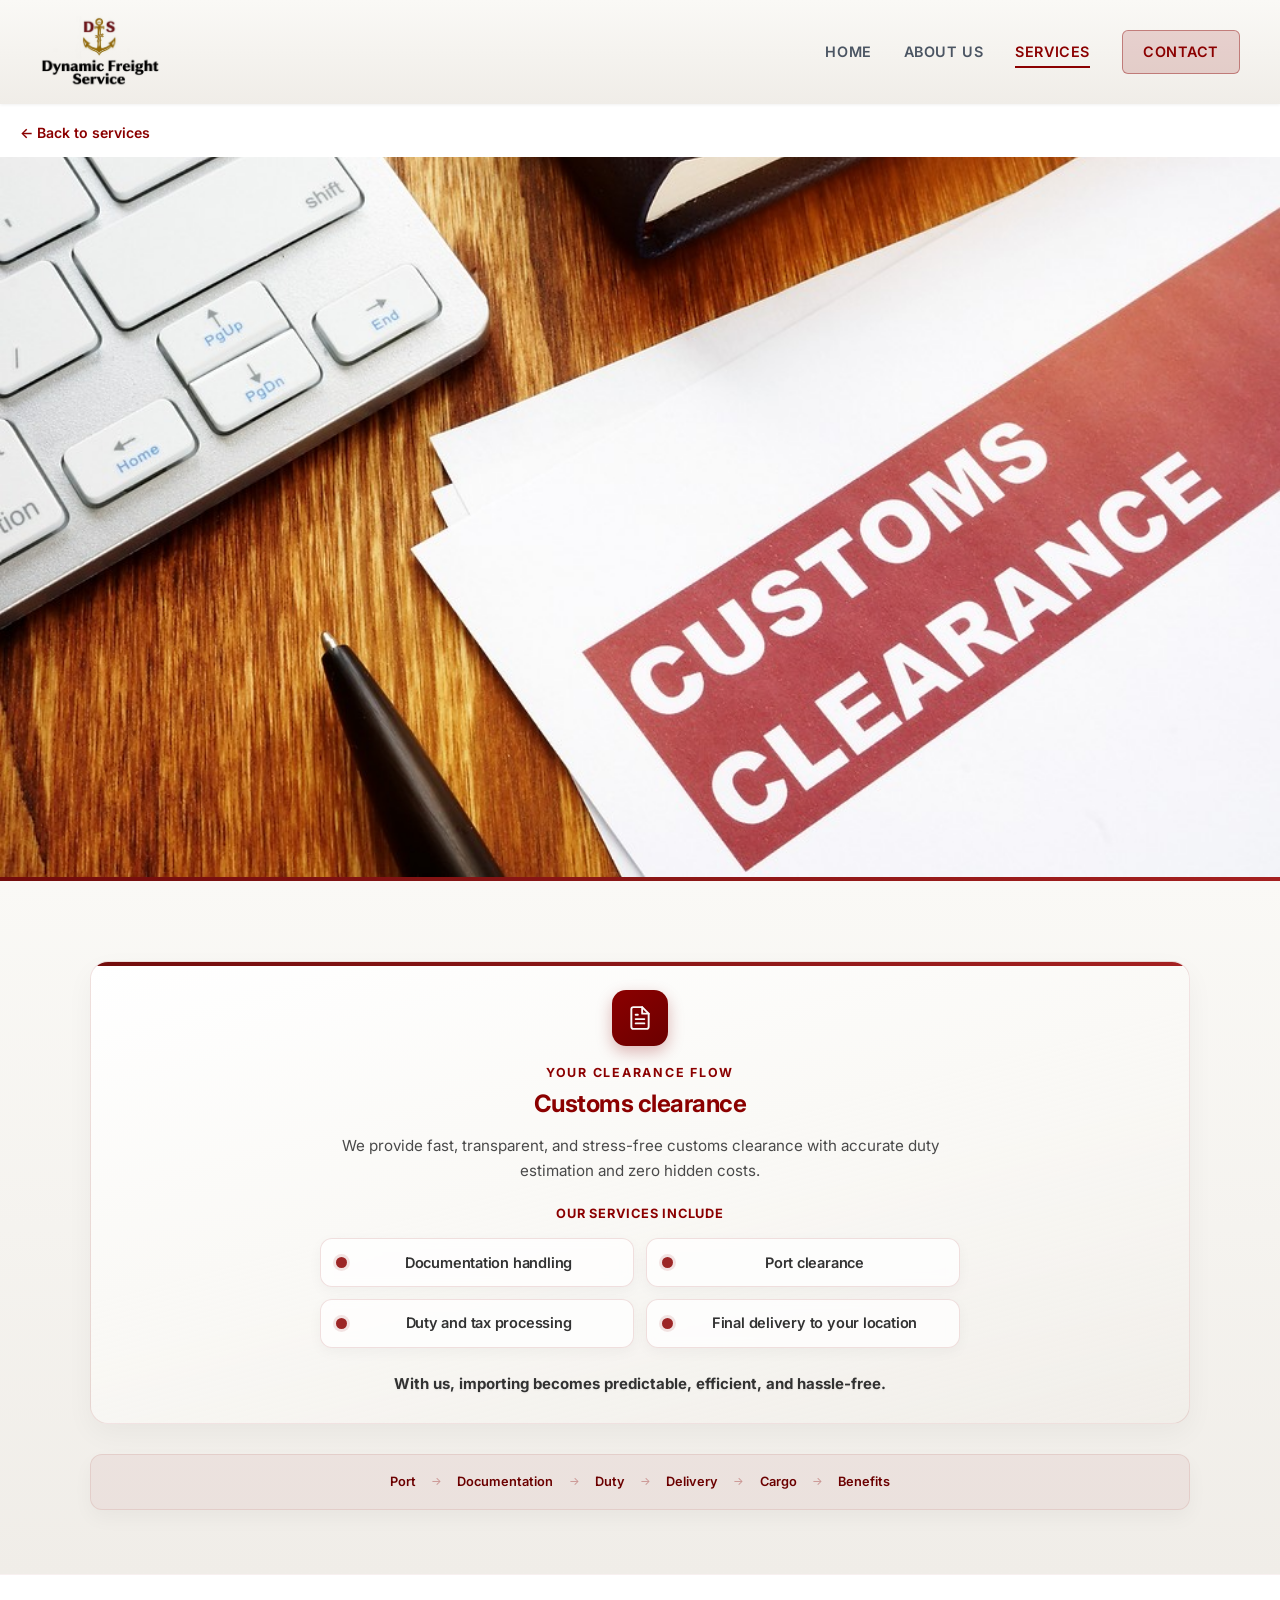
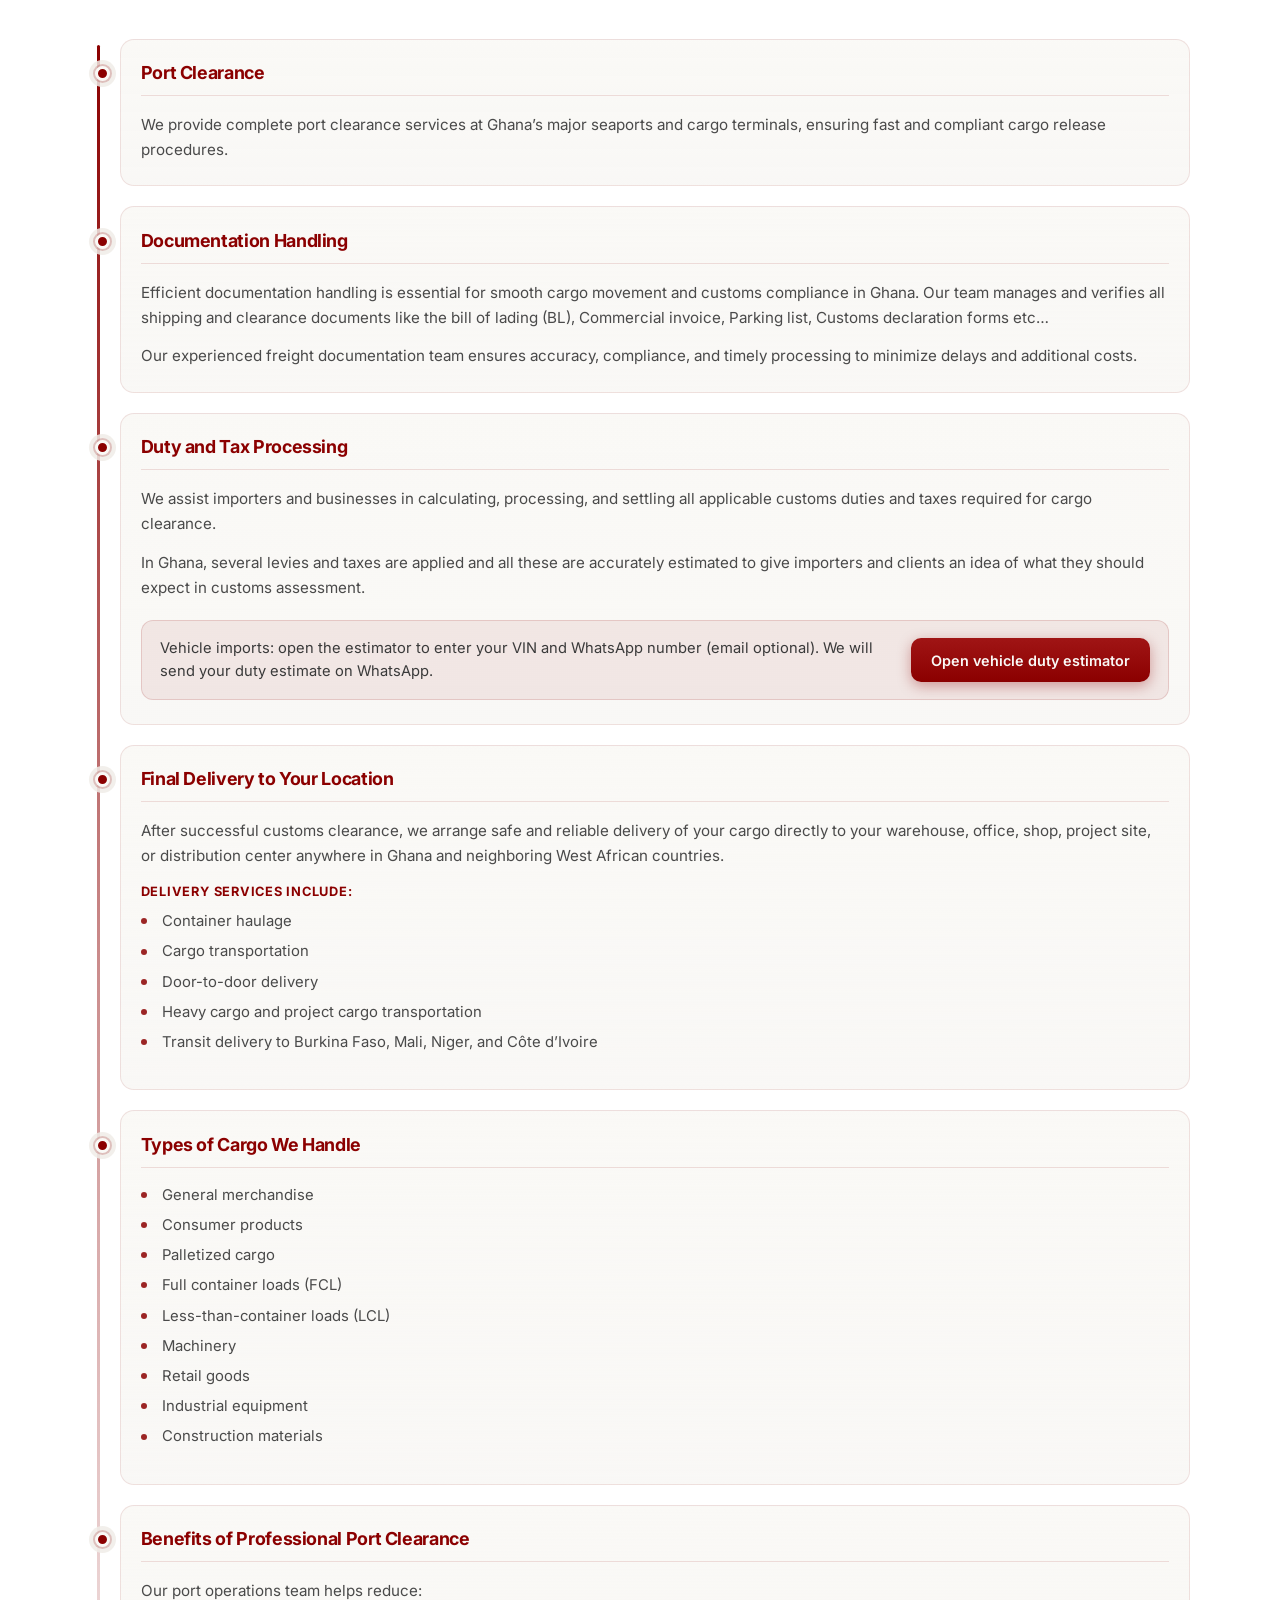
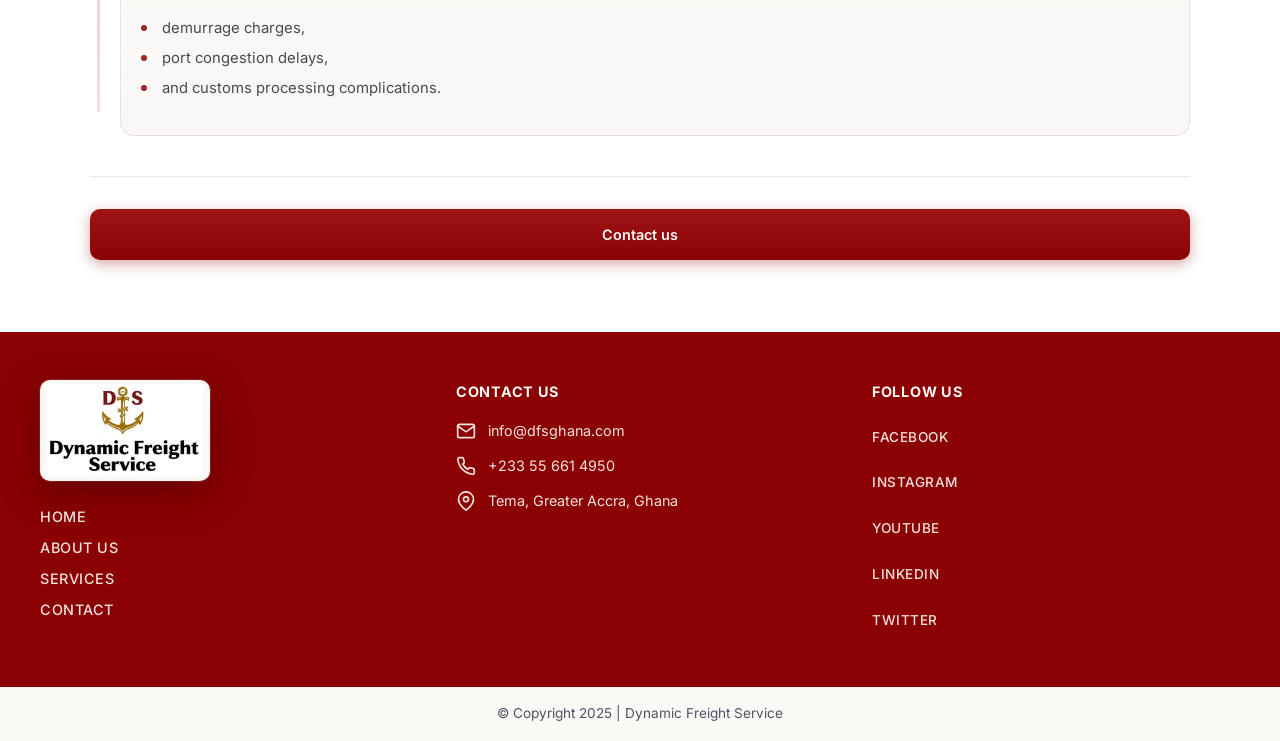
==== customs-clearance.html @ 852a52d5 "Add static site for Netlify (HTML, CSS, assets)." ====
<!DOCTYPE html>
<html lang="en">
<head>
    <meta charset="UTF-8">
    <meta name="viewport" content="width=device-width, initial-scale=1.0, viewport-fit=cover">
    <meta name="theme-color" content="#8B0000">
    <meta name="apple-mobile-web-app-capable" content="yes">
    <title>Customs clearance | Dynamic Freight Service</title>
    <link rel="stylesheet" href="styles.css?v=dfs-cc-21">
    <link rel="preconnect" href="https://fonts.googleapis.com">
    <link rel="preconnect" href="https://fonts.gstatic.com" crossorigin>
    <link href="https://fonts.googleapis.com/css2?family=Inter:wght@400;500;600;700&display=swap" rel="stylesheet">
</head>
<body class="page-customs-flow">
    <header class="site-header" id="siteHeader">
        <div class="header-inner">
            <a href="index.html" class="logo-area">
                <img class="logo-img" src="images/logo-cropped.png" alt="Dynamic Freight Service" width="280" height="140" loading="eager" decoding="async">
            </a>
            <nav class="main-nav" id="primaryNav" aria-label="Primary">
                <div class="nav-drawer-header">
                    <span class="nav-drawer-title">Menu</span>
                    <button type="button" class="nav-close" id="navClose" aria-label="Close menu">
                        <span class="nav-close-icon" aria-hidden="true"></span>
                    </button>
                </div>
                <a href="index.html" class="nav-link">Home</a>
                <a href="index.html#about" class="nav-link">About Us</a>
                <a href="index.html#services" class="nav-link active">Services</a>
                <a href="index.html#contact" class="nav-link nav-btn">Contact</a>
            </nav>
            <button type="button" class="nav-toggle" id="navToggle" aria-expanded="false" aria-controls="primaryNav" aria-label="Open menu">
                <span class="nav-toggle-bar" aria-hidden="true"></span>
                <span class="nav-toggle-bar" aria-hidden="true"></span>
                <span class="nav-toggle-bar" aria-hidden="true"></span>
            </button>
        </div>
        <div class="nav-backdrop" id="navBackdrop" aria-hidden="true"></div>
    </header>

    <!-- Hero + divider: full-bleed under header (same rhythm as homepage hero → first section) -->
    <div class="customs-hero-shell">
        <div class="service-detail-hero">
            <div class="detail-back-bar">
                <a href="index.html#services" class="detail-back-link">← Back to services</a>
            </div>
            <div class="service-detail-media">
                <img src="images/customs-clearance-desk.png" alt="Customs clearance paperwork and documentation" width="800" height="450" loading="eager">
            </div>
        </div>
        <div class="service-detail-divider" aria-hidden="true"></div>
    </div>

    <main class="customs-detail-page" id="top">
        <section class="services customs-clearance-intro animate-on-scroll">
            <div class="services-inner">
                <header class="flow-intro">
                    <div class="service-icon service-icon--customs service-detail-icon" aria-hidden="true">
                        <svg xmlns="http://www.w3.org/2000/svg" viewBox="0 0 24 24" fill="none" stroke="currentColor" stroke-width="1.75" stroke-linecap="round" stroke-linejoin="round">
                            <path d="M14 2H6a2 2 0 0 0-2 2v16a2 2 0 0 0 2 2h12a2 2 0 0 0 2-2V8z"/>
                            <path d="M14 2v6h6"/>
                            <path d="M16 13H8"/>
                            <path d="M16 17H8"/>
                            <path d="M10 9H8"/>
                        </svg>
                    </div>
                    <p class="flow-intro-kicker">Your clearance flow</p>
                    <h1 class="service-detail-title flow-intro-title">Customs clearance</h1>
                    <p class="service-description flow-intro-lead">We provide fast, transparent, and stress-free customs clearance with accurate duty estimation and zero hidden costs.</p>
                    <div class="flow-intro-include">
                        <p class="service-list-intro flow-intro-services-heading" id="flow-intro-services-label">Our services include</p>
                        <ul class="flow-intro-services" aria-labelledby="flow-intro-services-label">
                            <li>
                                <a href="#flow-docs" class="flow-intro-service-link" aria-label="Go to Documentation handling">
                                    <span class="flow-intro-service-cue" aria-hidden="true"></span>
                                    <span class="flow-intro-service-label">Documentation handling</span>
                                </a>
                            </li>
                            <li>
                                <a href="#flow-port" class="flow-intro-service-link" aria-label="Go to Port clearance">
                                    <span class="flow-intro-service-cue" aria-hidden="true"></span>
                                    <span class="flow-intro-service-label">Port clearance</span>
                                </a>
                            </li>
                            <li>
                                <a href="#flow-duty" class="flow-intro-service-link" aria-label="Go to Duty and tax processing">
                                    <span class="flow-intro-service-cue" aria-hidden="true"></span>
                                    <span class="flow-intro-service-label">Duty and tax processing</span>
                                </a>
                            </li>
                            <li>
                                <a href="#flow-delivery" class="flow-intro-service-link" aria-label="Go to Final delivery to your location">
                                    <span class="flow-intro-service-cue" aria-hidden="true"></span>
                                    <span class="flow-intro-service-label">Final delivery to your location</span>
                                </a>
                            </li>
                        </ul>
                    </div>
                    <p class="service-description flow-intro-tagline">With us, importing becomes predictable, efficient, and hassle-free.</p>
                </header>

                <nav class="flow-rail" aria-label="Topics on this page">
                    <a class="flow-rail-link" href="#flow-port">Port</a>
                    <span class="flow-rail-sep" aria-hidden="true">→</span>
                    <a class="flow-rail-link" href="#flow-docs">Documentation</a>
                    <span class="flow-rail-sep" aria-hidden="true">→</span>
                    <a class="flow-rail-link" href="#flow-duty">Duty</a>
                    <span class="flow-rail-sep" aria-hidden="true">→</span>
                    <a class="flow-rail-link" href="#flow-delivery">Delivery</a>
                    <span class="flow-rail-sep" aria-hidden="true">→</span>
                    <a class="flow-rail-link" href="#flow-cargo">Cargo</a>
                    <span class="flow-rail-sep" aria-hidden="true">→</span>
                    <a class="flow-rail-link" href="#flow-benefits">Benefits</a>
                </nav>
            </div>
        </section>

        <section class="service-spotlight customs-clearance-flow animate-on-scroll">
            <div class="service-spotlight-inner">
                <div class="customs-flow">
                    <section class="flow-block" id="flow-port" aria-labelledby="flow-port-heading">
                        <div class="flow-block-inner">
                            <h2 class="flow-block-title" id="flow-port-heading">Port Clearance</h2>
                            <div class="flow-block-body">
                                <p class="detail-prose">We provide complete port clearance services at Ghana’s major seaports and cargo terminals, ensuring fast and compliant cargo release procedures.</p>
                            </div>
                        </div>
                    </section>

                    <section class="flow-block" id="flow-docs" aria-labelledby="flow-docs-heading">
                        <div class="flow-block-inner">
                            <h2 class="flow-block-title" id="flow-docs-heading">Documentation Handling</h2>
                            <div class="flow-block-body">
                                <p class="detail-prose">Efficient documentation handling is essential for smooth cargo movement and customs compliance in Ghana. Our team manages and verifies all shipping and clearance documents like the bill of lading (BL), Commercial invoice, Parking list, Customs declaration forms etc…</p>
                                <p class="detail-prose">Our experienced freight documentation team ensures accuracy, compliance, and timely processing to minimize delays and additional costs.</p>
                            </div>
                        </div>
                    </section>

                    <section class="flow-block" id="flow-duty" aria-labelledby="flow-duty-heading">
                        <div class="flow-block-inner">
                            <h2 class="flow-block-title" id="flow-duty-heading">Duty and Tax Processing</h2>
                            <div class="flow-block-body">
                                <p class="detail-prose">We assist importers and businesses in calculating, processing, and settling all applicable customs duties and taxes required for cargo clearance.</p>
                                <p class="detail-prose">In Ghana, several levies and taxes are applied and all these are accurately estimated to give importers and clients an idea of what they should expect in customs assessment.</p>
                                <div class="duty-callout">
                                    <p class="duty-callout-text">Vehicle imports: open the estimator to enter your VIN and WhatsApp number (email optional). We will send your duty estimate on WhatsApp.</p>
                                    <button type="button" class="service-btn duty-callout-btn" data-open-modal="duty">Open vehicle duty estimator</button>
                                </div>
                            </div>
                        </div>
                    </section>

                    <section class="flow-block" id="flow-delivery" aria-labelledby="flow-delivery-heading">
                        <div class="flow-block-inner">
                            <h2 class="flow-block-title" id="flow-delivery-heading">Final Delivery to Your Location</h2>
                            <div class="flow-block-body">
                                <p class="detail-prose">After successful customs clearance, we arrange safe and reliable delivery of your cargo directly to your warehouse, office, shop, project site, or distribution center anywhere in Ghana and neighboring West African countries.</p>
                                <p class="service-list-intro detail-list-kicker flow-deliver-kicker">Delivery Services Include:</p>
                                <ul class="detail-list flow-checklist">
                                    <li>Container haulage</li>
                                    <li>Cargo transportation</li>
                                    <li>Door-to-door delivery</li>
                                    <li>Heavy cargo and project cargo transportation</li>
                                    <li>Transit delivery to Burkina Faso, Mali, Niger, and Côte d’Ivoire</li>
                                </ul>
                            </div>
                        </div>
                    </section>

                    <section class="flow-block" id="flow-cargo" aria-labelledby="flow-cargo-heading">
                        <div class="flow-block-inner">
                            <h2 class="flow-block-title" id="flow-cargo-heading">Types of Cargo We Handle</h2>
                            <div class="flow-block-body">
                                <ul class="detail-list flow-checklist">
                                    <li>General merchandise</li>
                                    <li>Consumer products</li>
                                    <li>Palletized cargo</li>
                                    <li>Full container loads (FCL)</li>
                                    <li>Less-than-container loads (LCL)</li>
                                    <li>Machinery</li>
                                    <li>Retail goods</li>
                                    <li>Industrial equipment</li>
                                    <li>Construction materials</li>
                                </ul>
                            </div>
                        </div>
                    </section>

                    <section class="flow-block" id="flow-benefits" aria-labelledby="flow-benefits-heading">
                        <div class="flow-block-inner">
                            <h2 class="flow-block-title" id="flow-benefits-heading">Benefits of Professional Port Clearance</h2>
                            <div class="flow-block-body">
                                <p class="detail-prose detail-prose--tight">Our port operations team helps reduce:</p>
                                <ul class="detail-list flow-checklist">
                                    <li>demurrage charges,</li>
                                    <li>port congestion delays,</li>
                                    <li>and customs processing complications.</li>
                                </ul>
                            </div>
                        </div>
                    </section>
                </div>

                <div class="flow-outro">
                    <div class="service-detail-footer customs-detail-footer">
                        <a href="index.html#contact" class="service-btn">Contact us</a>
                    </div>
                </div>
            </div>
        </section>
    </main>

    <!-- Vehicle Duty Estimation Modal -->
    <div class="modal-overlay duty-modal-overlay" id="dutyModal">
        <div class="modal-content duty-modal-content">
            <button class="modal-close duty-modal-close" id="closeDutyModal" aria-label="Close">&times;</button>
            <div class="duty-modal-body" id="dutyModalFormView">
                <header class="duty-modal-header">
                    <h2 class="duty-modal-title" id="dutyModalHeading">Vehicle duty estimation</h2>
                    <p class="duty-modal-intro">Enter your VIN and WhatsApp number. We will send your duty estimate on WhatsApp. Add an email if you would like a copy in your inbox (optional).</p>
                </header>
                <form class="duty-form" id="dutyForm" aria-labelledby="dutyModalHeading">
                    <div class="form-group form-full">
                        <label for="dutyVin">VIN (Vehicle Identification Number) <abbr class="duty-required" title="required">*</abbr></label>
                        <input type="text" id="dutyVin" name="vin" required autocomplete="off" inputmode="text" placeholder="17-character VIN">
                    </div>
                    <div class="form-group form-full">
                        <label for="dutyWhatsApp">WhatsApp phone number <abbr class="duty-required" title="required">*</abbr></label>
                        <input type="tel" id="dutyWhatsApp" name="whatsapp" required autocomplete="tel" inputmode="tel" placeholder="e.g. +233 55 123 4567">
                    </div>
                    <div class="form-group form-full">
                        <label for="dutyEmail">Email <span class="duty-optional">(optional)</span></label>
                        <input type="email" id="dutyEmail" name="email" autocomplete="email" placeholder="name@company.com">
                    </div>
                    <button type="submit" class="duty-submit-btn">Submit request</button>
                </form>
            </div>
            <div class="duty-success" id="dutyModalSuccess" hidden>
                <div class="duty-success-inner">
                    <p class="duty-success-title">Thank you</p>
                    <p class="duty-success-text">Your request has been received. Our team will send your duty estimate via WhatsApp within 24 hours. If you added an email, we may also send a copy there.</p>
                </div>
                <button type="button" class="duty-submit-btn duty-success-close" id="closeDutySuccess">Close</button>
            </div>
        </div>
    </div>

    <footer class="site-footer animate-on-scroll">
        <div class="footer-main">
            <div class="footer-inner">
                <div class="footer-col footer-brand">
                    <div class="footer-logo-area">
                        <div class="footer-logo-frame">
                            <img class="footer-logo-img" src="images/logo-cropped.png" alt="Dynamic Freight Service" width="280" height="140" loading="lazy" decoding="async">
                        </div>
                    </div>
                    <nav class="footer-nav" aria-label="Footer">
                        <a href="index.html">Home</a>
                        <a href="index.html#about">About Us</a>
                        <a href="index.html#services">Services</a>
                        <a href="index.html#contact">Contact</a>
                    </nav>
                </div>
                <div class="footer-col footer-contact">
                    <h4>Contact Us</h4>
                    <div class="contact-item">
                        <svg class="contact-icon" viewBox="0 0 24 24" fill="none" stroke="currentColor" stroke-width="2"><path d="M4 4h16c1.1 0 2 .9 2 2v12c0 1.1-.9 2-2 2H4c-1.1 0-2-.9-2-2V6c0-1.1.9-2 2-2z"/><path d="M22 6l-10 7L2 6"/></svg>
                        <span>info@dfsghana.com</span>
                    </div>
                    <div class="contact-item">
                        <svg class="contact-icon" viewBox="0 0 24 24" fill="none" stroke="currentColor" stroke-width="2"><path d="M22 16.92v3a2 2 0 0 1-2.18 2 19.79 19.79 0 0 1-8.63-3.07 19.5 19.5 0 0 1-6-6 19.79 19.79 0 0 1-3.07-8.67A2 2 0 0 1 4.11 2h3a2 2 0 0 1 2 1.72 12.84 12.84 0 0 0 .7 2.81 2 2 0 0 1-.45 2.11L8.09 9.91a16 16 0 0 0 6 6l1.27-1.27a2 2 0 0 1 2.11-.45 12.84 12.84 0 0 0 2.81.7A2 2 0 0 1 22 16.92z"/></svg>
                        <a href="tel:+233556614950">+233 55 661 4950</a>
                    </div>
                    <div class="contact-item">
                        <svg class="contact-icon" viewBox="0 0 24 24" fill="none" stroke="currentColor" stroke-width="2"><path d="M21 10c0 7-9 13-9 13s-9-6-9-13a9 9 0 0 1 18 0z"/><circle cx="12" cy="10" r="3"/></svg>
                        <span>Tema, Greater Accra, Ghana</span>
                    </div>
                </div>
                <div class="footer-col footer-social">
                    <h4>Follow Us</h4>
                    <div class="social-buttons">
                        <a href="#" class="social-btn" title="Facebook">Facebook</a>
                        <a href="#" class="social-btn" title="Instagram">Instagram</a>
                        <a href="#" class="social-btn" title="YouTube">YouTube</a>
                        <a href="#" class="social-btn" title="LinkedIn">LinkedIn</a>
                        <a href="#" class="social-btn" title="Twitter">Twitter</a>
                    </div>
                </div>
            </div>
        </div>
        <div class="footer-bottom">
            <p>© Copyright 2025 | Dynamic Freight Service</p>
        </div>
    </footer>

    <script>
        (function () {
            var headerEl = document.getElementById('siteHeader');
            var navToggle = document.getElementById('navToggle');
            var navBackdrop = document.getElementById('navBackdrop');
            var primaryNav = document.getElementById('primaryNav');

            function closeMobileNav() {
                if (!headerEl) return;
                headerEl.classList.remove('nav-open');
                if (navToggle) {
                    navToggle.setAttribute('aria-expanded', 'false');
                    navToggle.setAttribute('aria-label', 'Open menu');
                }
                if (navBackdrop) navBackdrop.setAttribute('aria-hidden', 'true');
                document.body.style.overflow = '';
            }

            function openMobileNav() {
                if (!headerEl) return;
                headerEl.classList.add('nav-open');
                if (navToggle) {
                    navToggle.setAttribute('aria-expanded', 'true');
                    navToggle.setAttribute('aria-label', 'Close menu');
                }
                if (navBackdrop) navBackdrop.setAttribute('aria-hidden', 'false');
                document.body.style.overflow = 'hidden';
            }

            function toggleMobileNav() {
                if (headerEl && headerEl.classList.contains('nav-open')) closeMobileNav();
                else openMobileNav();
            }

            if (navToggle) {
                navToggle.addEventListener('click', toggleMobileNav);
            }
            if (navBackdrop) {
                navBackdrop.addEventListener('click', closeMobileNav);
            }
            var navClose = document.getElementById('navClose');
            if (navClose) navClose.addEventListener('click', closeMobileNav);

            if (primaryNav) {
                primaryNav.querySelectorAll('a').forEach(function (a) {
                    a.addEventListener('click', function () {
                        if (window.matchMedia('(max-width: 900px)').matches) closeMobileNav();
                    });
                });
            }

            window.addEventListener('resize', function () {
                if (window.innerWidth > 900) closeMobileNav();
            });

            var dutyModal = document.getElementById('dutyModal');
            var closeDutyBtn = document.getElementById('closeDutyModal');
            var dutyForm = document.getElementById('dutyForm');
            var dutyFormView = document.getElementById('dutyModalFormView');
            var dutySuccess = document.getElementById('dutyModalSuccess');
            var closeDutySuccess = document.getElementById('closeDutySuccess');

            function resetDutyModal() {
                if (!dutyForm || !dutyFormView || !dutySuccess) return;
                dutyForm.reset();
                dutyFormView.removeAttribute('hidden');
                dutySuccess.setAttribute('hidden', '');
            }

            function openDutyModalFn(e) {
                if (e) e.preventDefault();
                if (!dutyModal) return;
                if (window.matchMedia('(max-width: 900px)').matches) closeMobileNav();
                resetDutyModal();
                dutyModal.classList.add('modal-open');
                document.body.style.overflow = 'hidden';
            }

            function closeDutyModalFn() {
                if (!dutyModal) return;
                dutyModal.classList.remove('modal-open');
                document.body.style.overflow = '';
                resetDutyModal();
            }

            if (dutyModal && dutyForm && dutyFormView && dutySuccess && closeDutyBtn && closeDutySuccess) {
                document.querySelectorAll('[data-open-modal="duty"]').forEach(function (btn) {
                    btn.addEventListener('click', openDutyModalFn);
                });
                closeDutyBtn.addEventListener('click', closeDutyModalFn);
                closeDutySuccess.addEventListener('click', closeDutyModalFn);
                dutyModal.addEventListener('click', function (e) {
                    if (e.target === dutyModal) closeDutyModalFn();
                });
                dutyForm.addEventListener('submit', function (e) {
                    e.preventDefault();
                    dutyFormView.setAttribute('hidden', '');
                    dutySuccess.removeAttribute('hidden');
                });
            }

            document.querySelectorAll('.flow-rail a[href^="#"], .flow-intro-services a[href^="#"]').forEach(function (a) {
                a.addEventListener('click', function () {
                    if (window.matchMedia('(max-width: 900px)').matches) closeMobileNav();
                });
            });

            document.addEventListener('keydown', function (e) {
                if (e.key !== 'Escape') return;
                if (dutyModal && dutyModal.classList.contains('modal-open')) {
                    closeDutyModalFn();
                    return;
                }
                if (headerEl && headerEl.classList.contains('nav-open')) {
                    closeMobileNav();
                }
            });

            function updateHeaderScroll() {
                if (headerEl) headerEl.classList.toggle('is-scrolled', window.scrollY > 24);
            }
            window.addEventListener('scroll', updateHeaderScroll, { passive: true });
            updateHeaderScroll();

            if (!window.matchMedia('(prefers-reduced-motion: reduce)').matches) {
                var animatedEls = document.querySelectorAll('.animate-on-scroll');
                var scrollIo = new IntersectionObserver(
                    function (entries) {
                        entries.forEach(function (entry) {
                            if (!entry.isIntersecting) return;
                            entry.target.classList.add('is-visible');
                            scrollIo.unobserve(entry.target);
                        });
                    },
                    { threshold: 0.12, rootMargin: '0px 0px -8% 0px' }
                );
                animatedEls.forEach(function (el) {
                    scrollIo.observe(el);
                });
            } else {
                document.querySelectorAll('.animate-on-scroll').forEach(function (el) {
                    el.classList.add('is-visible');
                });
            }
        })();
    </script>
</body>
</html>
---- styles.css ----
:root {
    --dark-red: #8B0000;
    --dark-red-light: #a01515;
    --dark-red-dark: #6b0000;
    --off-white: #FAF9F6;
    --off-white-dark: #F0EDE8;
}

* {
    margin: 0;
    padding: 0;
    box-sizing: border-box;
}

html {
    -webkit-text-size-adjust: 100%;
    overflow-x: hidden;
}

body {
    font-family: 'Inter', -apple-system, BlinkMacSystemFont, sans-serif;
    color: #333;
    line-height: 1.6;
    background: var(--off-white);
    overflow-x: hidden;
    -webkit-tap-highlight-color: rgba(139, 0, 0, 0.12);
}

@media (prefers-reduced-motion: no-preference) {
    html {
        scroll-behavior: smooth;
    }
}

/* Anchor targets clear sticky header */
#home,
#services,
#about,
#contact {
    scroll-margin-top: 5.5rem;
}

/* Header / Navigation */
.site-header {
    background: linear-gradient(180deg, var(--off-white) 0%, var(--off-white-dark) 100%);
    background-image: 
        linear-gradient(180deg, var(--off-white) 0%, var(--off-white-dark) 100%),
        repeating-linear-gradient(90deg, transparent, transparent 40px, rgba(139, 0, 0, 0.03) 40px, rgba(139, 0, 0, 0.03) 41px),
        repeating-linear-gradient(0deg, transparent, transparent 40px, rgba(139, 0, 0, 0.03) 40px, rgba(139, 0, 0, 0.03) 41px);
    padding: 1rem 2rem;
    padding-top: max(1rem, env(safe-area-inset-top));
    padding-left: max(2rem, env(safe-area-inset-left));
    padding-right: max(2rem, env(safe-area-inset-right));
    position: sticky;
    top: 0;
    z-index: 100;
    box-shadow: 0 1px 3px rgba(0, 0, 0, 0.06);
    transition: box-shadow 0.35s ease, background 0.35s ease;
}

.site-header.is-scrolled {
    box-shadow: 0 4px 24px rgba(0, 0, 0, 0.08);
}

.header-inner {
    max-width: 1200px;
    margin: 0 auto;
    display: flex;
    align-items: center;
    justify-content: space-between;
}

.logo-area {
    display: flex;
    align-items: center;
    gap: 1rem;
    text-decoration: none;
    color: inherit;
    transition: transform 0.25s ease;
    flex-shrink: 0;
}

.logo-area:hover {
    transform: translateY(-2px);
}

/* Larger mark + blend file’s white background into the header (avoids a harsh white tile) */
.logo-img {
    display: block;
    height: 72px;
    width: auto;
    max-width: min(300px, 52vw);
    object-fit: contain;
    object-position: left center;
    border-radius: 10px;
    mix-blend-mode: multiply;
}

.main-nav {
    display: flex;
    align-items: center;
    gap: 2rem;
}

.nav-link {
    font-size: 0.9rem;
    font-weight: 600;
    color: #4b5563;
    text-decoration: none;
    text-transform: uppercase;
    letter-spacing: 0.04em;
    transition: color 0.25s ease;
    position: relative;
}

.nav-link:not(.nav-btn)::after {
    content: '';
    position: absolute;
    left: 0;
    bottom: -4px;
    width: 100%;
    height: 2px;
    background: var(--dark-red);
    transform: scaleX(0);
    transform-origin: left;
    transition: transform 0.3s cubic-bezier(0.22, 1, 0.36, 1);
}

.nav-link:not(.nav-btn):hover::after,
.nav-link:not(.nav-btn).active::after {
    transform: scaleX(1);
}

.nav-link:hover,
.nav-link.active {
    color: var(--dark-red);
}

.nav-link.nav-btn {
    background: rgba(139, 0, 0, 0.15);
    color: var(--dark-red);
    padding: 0.6rem 1.25rem;
    border-radius: 6px;
    border: 1px solid rgba(139, 0, 0, 0.4);
}

.nav-link.nav-btn:hover {
    background: rgba(139, 0, 0, 0.25);
}

.nav-link.nav-btn.active {
    background: rgba(139, 0, 0, 0.28);
    border-color: rgba(139, 0, 0, 0.55);
}

/* Hamburger: hidden on desktop */
.nav-toggle {
    display: none;
    flex-direction: column;
    justify-content: center;
    align-items: center;
    gap: 6px;
    width: 48px;
    height: 48px;
    padding: 0;
    border: none;
    border-radius: 10px;
    background: rgba(139, 0, 0, 0.1);
    cursor: pointer;
    flex-shrink: 0;
    transition: background 0.2s ease;
}

.nav-toggle:hover {
    background: rgba(139, 0, 0, 0.18);
}

.nav-toggle-bar {
    display: block;
    width: 22px;
    height: 2px;
    background: var(--dark-red);
    border-radius: 1px;
    transition: transform 0.3s ease, opacity 0.3s ease;
}

.site-header.nav-open .nav-toggle-bar:nth-child(1) {
    transform: translateY(8px) rotate(45deg);
}

.site-header.nav-open .nav-toggle-bar:nth-child(2) {
    opacity: 0;
}

.site-header.nav-open .nav-toggle-bar:nth-child(3) {
    transform: translateY(-8px) rotate(-45deg);
}

/* Mobile drawer title + close, hidden on desktop */
.nav-drawer-header {
    display: none;
}

.nav-close {
    display: none;
    align-items: center;
    justify-content: center;
    width: 48px;
    height: 48px;
    min-width: 48px;
    min-height: 48px;
    padding: 0;
    border: none;
    border-radius: 12px;
    background: rgba(139, 0, 0, 0.1);
    cursor: pointer;
    flex-shrink: 0;
    transition: background 0.2s ease;
}

.nav-close:hover,
.nav-close:focus-visible {
    background: rgba(139, 0, 0, 0.2);
    outline: none;
}

.nav-close:focus-visible {
    box-shadow: 0 0 0 3px rgba(139, 0, 0, 0.35);
}

.nav-close-icon {
    position: relative;
    width: 22px;
    height: 22px;
    display: block;
}

.nav-close-icon::before,
.nav-close-icon::after {
    content: '';
    position: absolute;
    left: 50%;
    top: 50%;
    width: 22px;
    height: 2px;
    background: var(--dark-red);
    border-radius: 1px;
}

.nav-close-icon::before {
    transform: translate(-50%, -50%) rotate(45deg);
}

.nav-close-icon::after {
    transform: translate(-50%, -50%) rotate(-45deg);
}

.nav-drawer-title {
    font-size: 1.1rem;
    font-weight: 700;
    color: var(--dark-red);
    letter-spacing: 0.02em;
}

.nav-backdrop {
    display: none;
}

@media (max-width: 900px) {
    .nav-toggle {
        display: flex;
    }

    .site-header.nav-open .header-inner {
        position: relative;
        z-index: 102;
    }

    .nav-backdrop {
        display: block;
        position: fixed;
        inset: 0;
        background: rgba(0, 0, 0, 0.45);
        z-index: 100;
        opacity: 0;
        visibility: hidden;
        transition: opacity 0.3s ease, visibility 0.3s ease;
    }

    .site-header.nav-open .nav-backdrop {
        opacity: 1;
        visibility: visible;
    }

    .nav-drawer-header {
        display: flex;
        align-items: center;
        justify-content: space-between;
        gap: 1rem;
        flex-shrink: 0;
        padding-bottom: 1rem;
        margin-bottom: 0.5rem;
        border-bottom: 1px solid rgba(139, 0, 0, 0.15);
    }

    .nav-close {
        display: flex;
    }

    .main-nav {
        position: fixed;
        top: 0;
        right: 0;
        width: min(18rem, 88vw);
        height: 100vh;
        height: 100dvh;
        max-height: 100vh;
        margin: 0;
        padding: max(0.75rem, env(safe-area-inset-top)) 1rem 2rem 1.25rem;
        padding-bottom: max(2rem, env(safe-area-inset-bottom));
        flex-direction: column;
        align-items: stretch;
        justify-content: flex-start;
        gap: 0;
        background: var(--off-white);
        box-shadow: -8px 0 32px rgba(0, 0, 0, 0.15);
        z-index: 101;
        transform: translateX(100%);
        transition: transform 0.35s cubic-bezier(0.22, 1, 0.36, 1);
        overflow-y: auto;
        -webkit-overflow-scrolling: touch;
    }

    .site-header.nav-open .main-nav {
        transform: translateX(0);
    }

    .main-nav .nav-link {
        display: flex;
        align-items: center;
        min-height: 48px;
        padding: 0.65rem 0.75rem;
        font-size: 1rem;
        border-radius: 10px;
        border-bottom: none;
    }

    .main-nav .nav-link:not(.nav-btn)::after {
        display: none;
    }

    .main-nav .nav-link:not(.nav-btn):hover,
    .main-nav .nav-link:not(.nav-btn).active {
        background: rgba(139, 0, 0, 0.08);
    }

    .main-nav .nav-link.nav-btn {
        margin-top: 0.75rem;
        justify-content: center;
        text-align: center;
        min-height: 48px;
    }

    #home,
    #services,
    #about,
    #contact {
        scroll-margin-top: 4.5rem;
    }
}

/* Hero Slideshow - inspired by Superior Logistics */
.hero-slideshow {
    position: relative;
    width: 100%;
    min-height: 500px;
    overflow: hidden;
}

.hero-slides {
    position: relative;
    width: 100%;
    min-height: 500px;
}

.hero-slide {
    position: absolute;
    top: 0;
    left: 0;
    width: 100%;
    min-height: 500px;
    display: flex;
    align-items: center;
    justify-content: center;
    text-align: center;
    padding: 4rem 2rem;
    opacity: 0;
    visibility: hidden;
    transition: opacity 0.6s ease, visibility 0.6s ease;
    background: linear-gradient(135deg, var(--dark-red) 0%, var(--dark-red-light) 50%, var(--dark-red) 100%);
}

/* Desktop only: hero ≈ 80% of viewport height (tablets & phones use base / mobile rules) */
@media (min-width: 1024px) {
    .hero-slideshow,
    .hero-slides,
    .hero-slide {
        min-height: 80vh;
        min-height: 80dvh;
    }
}

/* Background images from Unsplash (free to use) */
.hero-slide:nth-child(1) {
    background: linear-gradient(135deg, rgba(139, 0, 0, 0.45) 0%, rgba(139, 0, 0, 0.35) 100%),
                url('images/hero-slide-ports.jpg') center/cover no-repeat;
}
.hero-slide:nth-child(2) {
    background: linear-gradient(135deg, rgba(139, 0, 0, 0.45) 0%, rgba(139, 0, 0, 0.35) 100%),
                url('https://images.unsplash.com/photo-1494412574643-ff11b0a5c1c3?w=1920') center/cover no-repeat;
}
.hero-slide:nth-child(3) {
    background: linear-gradient(135deg, rgba(139, 0, 0, 0.45) 0%, rgba(139, 0, 0, 0.35) 100%),
                url('https://images.unsplash.com/photo-1554224155-6726b3ff858f?w=1920') center/cover no-repeat;
}

.hero-slide-overlay {
    position: absolute;
    top: 0;
    left: 0;
    width: 100%;
    height: 100%;
    background: rgba(0, 0, 0, 0.1);
    z-index: 0;
}

.hero-slide.active {
    opacity: 1;
    visibility: visible;
    z-index: 1;
}

.hero-slide .hero-content {
    position: relative;
    z-index: 2;
    max-width: 900px;
}

.hero-slide h1 {
    font-size: 3.25rem;
    font-weight: 700;
    color: var(--off-white);
    margin-bottom: 0.75rem;
    letter-spacing: -0.02em;
    line-height: 1.2;
}

.hero-tagline {
    font-size: 1.5rem;
    color: rgba(250, 249, 246, 0.95);
    font-weight: 500;
    margin-bottom: 0.5rem;
}

.hero-subtitle {
    font-size: 1.1rem;
    color: rgba(250, 249, 246, 0.9);
    margin-bottom: 0;
}

.hero-actions {
    display: flex;
    flex-wrap: wrap;
    align-items: center;
    justify-content: center;
    gap: 0.75rem 1rem;
    margin-top: 1.75rem;
}

.hero-cta {
    display: inline-flex;
    align-items: center;
    justify-content: center;
    min-height: 48px;
    padding: 0.65rem 1.35rem;
    font-family: inherit;
    font-size: 0.95rem;
    font-weight: 600;
    letter-spacing: 0.02em;
    text-decoration: none;
    border-radius: 10px;
    cursor: pointer;
    border: 2px solid transparent;
    transition:
        background 0.2s ease,
        color 0.2s ease,
        border-color 0.2s ease,
        transform 0.2s ease,
        box-shadow 0.2s ease;
}

.hero-cta--primary {
    background: var(--off-white);
    color: var(--dark-red);
    box-shadow: 0 4px 20px rgba(0, 0, 0, 0.2);
}

.hero-cta--primary:hover {
    background: #fff;
    transform: translateY(-1px);
    box-shadow: 0 6px 24px rgba(0, 0, 0, 0.25);
}

.hero-cta--ghost {
    background: rgba(0, 0, 0, 0.15);
    color: var(--off-white);
    border-color: rgba(250, 249, 246, 0.85);
}

.hero-cta--ghost:hover {
    background: rgba(250, 249, 246, 0.15);
    border-color: var(--off-white);
}

.hero-cta:focus-visible {
    outline: 3px solid rgba(250, 249, 246, 0.95);
    outline-offset: 3px;
}

.hero-cta--primary:focus-visible {
    outline-color: var(--off-white);
}

@media (prefers-reduced-motion: no-preference) {
    .hero-slide.active .hero-content h1 {
        animation: heroLineIn 0.65s cubic-bezier(0.22, 1, 0.36, 1) backwards;
    }
    .hero-slide.active .hero-content .hero-tagline {
        animation: heroLineIn 0.65s cubic-bezier(0.22, 1, 0.36, 1) 0.1s backwards;
    }
    .hero-slide.active .hero-content .hero-subtitle {
        animation: heroLineIn 0.65s cubic-bezier(0.22, 1, 0.36, 1) 0.2s backwards;
    }
    .hero-slide.active .hero-content .hero-actions {
        animation: heroLineIn 0.65s cubic-bezier(0.22, 1, 0.36, 1) 0.32s backwards;
    }
}

@keyframes heroLineIn {
    from {
        opacity: 0;
        transform: translateY(18px);
    }
    to {
        opacity: 1;
        transform: translateY(0);
    }
}

/* Hero Navigation Arrows */
.hero-arrow {
    position: absolute;
    top: 50%;
    transform: translateY(-50%);
    width: 50px;
    height: 50px;
    background: rgba(250, 249, 246, 0.2);
    border: 2px solid rgba(250, 249, 246, 0.6);
    color: var(--off-white);
    font-size: 2rem;
    cursor: pointer;
    z-index: 10;
    transition: all 0.3s ease;
    display: flex;
    align-items: center;
    justify-content: center;
    line-height: 1;
    padding: 0;
}

.hero-arrow:hover {
    background: rgba(250, 249, 246, 0.35);
    border-color: var(--off-white);
}

.hero-prev { left: 1.5rem; }
.hero-next { right: 1.5rem; }

/* Hero Dot Indicators */
.hero-dots {
    position: absolute;
    bottom: 1.5rem;
    left: 50%;
    transform: translateX(-50%);
    display: flex;
    gap: 0.5rem;
    z-index: 10;
}

.hero-dot {
    width: 12px;
    height: 12px;
    border-radius: 50%;
    background: rgba(250, 249, 246, 0.5);
    border: 2px solid rgba(250, 249, 246, 0.8);
    cursor: pointer;
    padding: 0;
    transition: all 0.3s ease;
}

.hero-dot:hover {
    background: rgba(250, 249, 246, 0.7);
}

.hero-dot.active {
    background: var(--off-white);
    border-color: var(--off-white);
    transform: scale(1.2);
}

/* Services Section */
.services {
    padding: 5rem 2rem;
    background: linear-gradient(180deg, var(--off-white) 0%, var(--off-white-dark) 100%);
}

.services-inner {
    max-width: 1100px;
    margin: 0 auto;
}

.services-header {
    text-align: center;
    margin-bottom: 2.75rem;
    max-width: 560px;
    margin-left: auto;
    margin-right: auto;
}

.services-kicker {
    font-size: 0.8rem;
    font-weight: 600;
    letter-spacing: 0.12em;
    text-transform: uppercase;
    color: var(--dark-red);
    opacity: 0.85;
    margin-bottom: 0.5rem;
}

.services-heading {
    font-size: 2.25rem;
    font-weight: 700;
    color: var(--dark-red);
    letter-spacing: -0.02em;
    line-height: 1.2;
    margin-bottom: 0.5rem;
}

.services-lead {
    font-size: 1.05rem;
    color: #5c5c5c;
    line-height: 1.5;
}

.services-grid {
    display: grid;
    grid-template-columns: repeat(2, 1fr);
    gap: 1.75rem;
    align-items: stretch;
}

/* Service Card */
.service-card {
    background: #fff;
    border-radius: 16px;
    padding: 0;
    box-shadow: 0 4px 24px rgba(0, 0, 0, 0.06), 0 1px 3px rgba(0, 0, 0, 0.04);
    border: 1px solid rgba(139, 0, 0, 0.08);
    transition: transform 0.25s ease, box-shadow 0.25s ease, border-color 0.25s ease;
    display: flex;
    flex-direction: column;
    min-height: 100%;
    overflow: hidden;
}

.service-card-media {
    overflow: hidden;
    border-radius: 16px 16px 0 0;
    aspect-ratio: 16 / 10;
    background: #e8e8e8;
}

.service-card-media img {
    width: 100%;
    height: 100%;
    object-fit: cover;
    object-position: center;
    display: block;
}

/* Service spotlight: content + images below service cards */
.service-spotlight {
    padding: 4rem 2rem 5rem;
    background: #fff;
    border-top: 1px solid rgba(139, 0, 0, 0.06);
}

.service-spotlight-inner {
    max-width: 1100px;
    margin: 0 auto;
    display: flex;
    flex-direction: column;
    gap: 4rem;
}

.spotlight-block {
    display: grid;
    grid-template-columns: 1fr 1fr;
    gap: 2.5rem;
    align-items: center;
}

.spotlight-copy {
    min-width: 0;
}

.spotlight-kicker {
    font-size: 0.8rem;
    font-weight: 600;
    letter-spacing: 0.1em;
    text-transform: uppercase;
    color: var(--dark-red);
    margin-bottom: 0.65rem;
}

.spotlight-heading {
    font-size: 1.65rem;
    font-weight: 700;
    color: var(--dark-red);
    letter-spacing: -0.02em;
    line-height: 1.25;
    margin-bottom: 1rem;
}

.spotlight-lead {
    font-size: 1.05rem;
    color: #3a3a3a;
    line-height: 1.65;
    margin-bottom: 1rem;
}

.spotlight-text {
    font-size: 0.95rem;
    color: #4a4a4a;
    line-height: 1.65;
    margin-bottom: 1rem;
}

.spotlight-text:last-of-type {
    margin-bottom: 0;
}

.spotlight-list {
    margin: 1.25rem 0 0;
    padding: 0;
    list-style: none;
    font-size: 0.95rem;
    color: #4a4a4a;
    line-height: 1.55;
}

.spotlight-list li {
    position: relative;
    padding-left: 1.35rem;
    margin-bottom: 0.5rem;
}

.spotlight-list li::before {
    content: '';
    position: absolute;
    left: 0;
    top: 0.55em;
    width: 6px;
    height: 6px;
    border-radius: 50%;
    background: var(--dark-red);
    opacity: 0.85;
}

.spotlight-media {
    margin: 0;
    border-radius: 16px;
    overflow: hidden;
    box-shadow: 0 8px 32px rgba(0, 0, 0, 0.1);
    border: 1px solid rgba(139, 0, 0, 0.08);
    background: #f8f8f8;
}

.spotlight-media img {
    width: 100%;
    display: block;
}

.spotlight-media:not(.spotlight-media--brand) img {
    aspect-ratio: 16 / 10;
    object-fit: cover;
    object-position: center;
}

.spotlight-media--brand {
    background: #fafafa;
}

.spotlight-media--brand img {
    width: 100%;
    height: auto;
    object-fit: contain;
    object-position: center;
    padding: 1rem 1.1rem;
    box-sizing: border-box;
    display: block;
}

.service-card:hover {
    transform: translateY(-6px);
    box-shadow: 0 16px 40px rgba(139, 0, 0, 0.12), 0 4px 12px rgba(0, 0, 0, 0.06);
    border-color: rgba(139, 0, 0, 0.18);
}

.service-card-top {
    padding: 1.75rem 1.75rem 0;
    flex: 1 1 auto;
    display: flex;
    flex-direction: column;
}

.service-card-footer {
    padding: 1.25rem 1.75rem 1.75rem;
    margin-top: auto;
}

.service-icon {
    width: 56px;
    height: 56px;
    border-radius: 14px;
    display: flex;
    align-items: center;
    justify-content: center;
    margin-bottom: 1.25rem;
}

.service-icon--customs {
    background: linear-gradient(145deg, var(--dark-red) 0%, var(--dark-red-dark) 100%);
    box-shadow: 0 6px 16px rgba(139, 0, 0, 0.28);
}

.service-icon--duty {
    background: linear-gradient(145deg, #3d3d3d 0%, #1f1f1f 100%);
    box-shadow: 0 6px 16px rgba(0, 0, 0, 0.2);
}

.service-icon--docs {
    background: linear-gradient(145deg, #991b1b 0%, #7f1d1d 100%);
    box-shadow: 0 6px 16px rgba(127, 29, 29, 0.3);
}

.service-icon svg {
    width: 26px;
    height: 26px;
    color: var(--off-white);
}

.service-title {
    font-size: 1.35rem;
    font-weight: 700;
    color: var(--dark-red);
    text-transform: none;
    letter-spacing: -0.02em;
    margin-bottom: 0.85rem;
    line-height: 1.25;
}

.service-description {
    font-size: 0.95rem;
    color: #4a4a4a;
    line-height: 1.65;
    margin-bottom: 1rem;
}

.service-description--grow {
    flex: 1;
}

.service-description--tight {
    margin-bottom: 0;
    margin-top: 0.25rem;
}

.service-list-intro {
    font-size: 0.8rem;
    font-weight: 700;
    letter-spacing: 0.06em;
    text-transform: uppercase;
    color: var(--dark-red);
    margin-bottom: 0.65rem;
}

.service-list {
    font-size: 0.92rem;
    color: #4a4a4a;
    line-height: 1.55;
    margin: 0 0 1rem;
    padding: 0;
    list-style: none;
}

.service-list li {
    position: relative;
    padding-left: 1.35rem;
    margin-bottom: 0.5rem;
}

.service-list li::before {
    content: '';
    position: absolute;
    left: 0;
    top: 0.55em;
    width: 6px;
    height: 6px;
    border-radius: 50%;
    background: var(--dark-red);
    opacity: 0.85;
}

.service-btn {
    display: flex;
    align-items: center;
    justify-content: center;
    width: 100%;
    font-size: 0.9rem;
    font-weight: 600;
    color: var(--off-white);
    text-decoration: none;
    padding: 0.85rem 1.25rem;
    border-radius: 10px;
    border: none;
    background: linear-gradient(180deg, var(--dark-red-light) 0%, var(--dark-red) 100%);
    box-shadow: 0 4px 14px rgba(139, 0, 0, 0.35);
    transition: transform 0.2s ease, box-shadow 0.2s ease, filter 0.2s ease;
}

.service-btn:hover {
    filter: brightness(1.05);
    transform: translateY(-1px);
    box-shadow: 0 6px 20px rgba(139, 0, 0, 0.4);
    color: var(--off-white);
}

.service-btn .arrow {
    font-size: 0.75rem;
}

/* Service detail page (Read more) */
.service-detail-page {
    padding: 1rem clamp(1.25rem, 4vw, 2rem) 3rem;
}

.service-detail-card {
    max-width: 800px;
    margin: 0 auto;
    background: #fff;
    border-radius: 16px;
    box-shadow: 0 4px 24px rgba(0, 0, 0, 0.06), 0 1px 3px rgba(0, 0, 0, 0.04);
    border: 1px solid rgba(139, 0, 0, 0.08);
    overflow: hidden;
}

[id^='flow-'] {
    scroll-margin-top: 5.75rem;
}

/* Intro panel */
.flow-intro {
    position: relative;
    padding: clamp(1.35rem, 3.5vw, 1.75rem);
    margin-bottom: 1.85rem;
    background: linear-gradient(165deg, #ffffff 0%, var(--off-white) 45%, rgba(240, 237, 232, 0.7) 100%);
    border: 1px solid rgba(139, 0, 0, 0.11);
    border-radius: 18px;
    box-shadow:
        inset 0 1px 0 rgba(255, 255, 255, 0.9),
        0 10px 28px rgba(0, 0, 0, 0.045);
    overflow: hidden;
}

.page-customs-flow .flow-intro::before {
    content: '';
    position: absolute;
    top: 0;
    left: 0;
    right: 0;
    height: 4px;
    background: linear-gradient(90deg, var(--dark-red-dark), var(--dark-red-light));
    opacity: 0.95;
    z-index: 0;
}

.page-customs-flow .flow-intro > * {
    position: relative;
    z-index: 1;
}

.page-customs-flow .flow-intro .service-detail-icon {
    margin-bottom: 1.1rem;
}

.flow-intro-include {
    margin-top: 0.15rem;
}

.flow-intro-services-heading.service-list-intro {
    margin-bottom: 0.85rem;
}

.flow-intro-kicker {
    font-size: 0.78rem;
    font-weight: 700;
    letter-spacing: 0.14em;
    text-transform: uppercase;
    color: var(--dark-red);
    margin-bottom: 0.35rem;
}

.flow-intro-title {
    margin-bottom: 0.6rem;
}

.flow-intro-lead {
    margin-bottom: 1.35rem !important;
}

.service-description.flow-intro-tagline {
    text-align: center;
    margin-top: 1.5rem;
    margin-bottom: 0;
    font-size: 15px;
    font-weight: 700;
    line-height: 1.55;
    color: #323232;
    text-shadow: 0 1px 2px rgba(0, 0, 0, 0.07);
}

.flow-intro-services {
    list-style: none;
    margin: 0;
    padding: 0;
    display: grid;
    grid-template-columns: 1fr;
    gap: 0.65rem;
}

@media (min-width: 560px) {
    .flow-intro-services {
        grid-template-columns: repeat(2, minmax(0, 1fr));
        gap: 0.75rem;
    }
}

.flow-intro-services > li {
    margin: 0;
    padding: 0;
}

.flow-intro-service-link {
    display: flex;
    align-items: center;
    gap: 0.75rem;
    min-height: 3.05rem;
    padding: 0.65rem 0.95rem;
    border-radius: 12px;
    text-decoration: none;
    color: #333;
    background: rgba(255, 255, 255, 0.75);
    backdrop-filter: blur(6px);
    border: 1px solid rgba(139, 0, 0, 0.12);
    box-shadow: 0 4px 14px rgba(0, 0, 0, 0.04);
    transition:
        transform 0.18s ease,
        box-shadow 0.18s ease,
        border-color 0.18s ease,
        background 0.18s ease;
}

.flow-intro-service-link:hover {
    transform: translateY(-3px);
    border-color: rgba(139, 0, 0, 0.28);
    box-shadow:
        0 8px 24px rgba(139, 0, 0, 0.12),
        0 2px 8px rgba(0, 0, 0, 0.04);
    background: #fff;
}

.flow-intro-service-link:focus-visible {
    outline: 2px solid var(--dark-red);
    outline-offset: 3px;
}

.flow-intro-service-cue {
    flex-shrink: 0;
    width: 11px;
    height: 11px;
    border-radius: 50%;
    background: var(--dark-red);
    opacity: 0.85;
    box-shadow: 0 0 0 3px rgba(139, 0, 0, 0.12);
}

.flow-intro-service-label {
    flex: 1;
    min-width: 0;
    font-size: 0.91rem;
    font-weight: 600;
    line-height: 1.38;
    color: #323232;
    letter-spacing: -0.015em;
}

@media (prefers-reduced-motion: reduce) {
    .flow-intro-service-link {
        transition: none;
    }

    .flow-intro-service-link:hover {
        transform: none;
    }
}

/* Sticky horizontal section links */
.flow-rail {
    display: flex;
    flex-wrap: wrap;
    align-items: center;
    justify-content: flex-start;
    gap: 0.35rem 0.25rem;
    row-gap: 0.5rem;
    padding: 0.65rem 0.85rem;
    margin: 0 0 2rem;
    background: rgba(139, 0, 0, 0.05);
    border: 1px solid rgba(139, 0, 0, 0.09);
    border-radius: 12px;
    position: sticky;
    top: 5.25rem;
    z-index: 55;
    box-shadow: 0 8px 20px rgba(0, 0, 0, 0.04);
}

@media (max-width: 900px) {
    .flow-rail {
        top: 4.75rem;
    }
}

@media (max-width: 520px) {
    .flow-rail {
        flex-wrap: nowrap;
        overflow-x: auto;
        -webkit-overflow-scrolling: touch;
        scroll-snap-type: x proximity;
        gap: 0.2rem;
        padding-bottom: 0.5rem;
        margin-bottom: 1.5rem;
    }

    .flow-rail-link {
        flex-shrink: 0;
        scroll-snap-align: start;
    }

    .flow-rail-sep {
        flex-shrink: 0;
    }
}

.flow-rail-link {
    display: inline-flex;
    align-items: center;
    padding: 0.4rem 0.65rem;
    border-radius: 999px;
    font-size: 0.8rem;
    font-weight: 600;
    color: var(--dark-red-dark);
    text-decoration: none;
    transition: background 0.15s ease, color 0.15s ease;
    white-space: nowrap;
}

.flow-rail-link:hover,
.flow-rail-link:focus-visible {
    background: rgba(139, 0, 0, 0.1);
    color: var(--dark-red);
}

.flow-rail-link:focus-visible {
    outline: 2px solid var(--dark-red);
    outline-offset: 2px;
}

.flow-rail-sep {
    color: rgba(139, 0, 0, 0.35);
    font-size: 0.7rem;
    user-select: none;
    padding: 0 0.05rem;
}

/* Vertical flow: sequential sections (+ left timeline rail like reference) */
.customs-flow {
    position: relative;
    padding: 0 0 0 0.5rem;
    display: flex;
    flex-direction: column;
    gap: 1.25rem;
}

.customs-flow::before {
    content: '';
    position: absolute;
    left: 0.45rem;
    top: 0.4rem;
    bottom: 1.5rem;
    width: 3px;
    border-radius: 3px;
    background: linear-gradient(
        180deg,
        var(--dark-red) 0%,
        rgba(139, 0, 0, 0.45) 55%,
        rgba(139, 0, 0, 0.12) 100%
    );
    z-index: 0;
    pointer-events: none;
}

.flow-block {
    position: relative;
    padding-left: 1.35rem;
}

.flow-block::before {
    content: '';
    position: absolute;
    left: -0.2rem;
    top: 1.72rem;
    width: 15px;
    height: 15px;
    border-radius: 50%;
    box-sizing: border-box;
    background: var(--dark-red);
    border: 3px solid var(--off-white);
    box-shadow:
        0 0 0 2px rgba(139, 0, 0, 0.2),
        0 0 0 6px rgba(240, 237, 232, 0.85);
    z-index: 2;
    pointer-events: none;
}

.flow-block-inner {
    background: linear-gradient(180deg, var(--off-white) 0%, rgba(240, 237, 232, 0.4) 100%);
    border: 1px solid rgba(139, 0, 0, 0.1);
    border-radius: 14px;
    padding: 1.35rem 1.25rem 1.45rem;
}

.flow-block-title {
    font-size: 1.12rem;
    font-weight: 700;
    color: var(--dark-red);
    letter-spacing: -0.02em;
    line-height: 1.3;
    margin: 0 0 1rem;
    padding-bottom: 0.65rem;
    border-bottom: 1px solid rgba(139, 0, 0, 0.12);
}

.flow-block-body .detail-prose {
    margin-bottom: 0.85rem;
}

.flow-block-body .detail-prose:last-child {
    margin-bottom: 0;
}

.flow-deliver-kicker {
    margin-top: 0.35rem !important;
}

.flow-checklist li::before {
    top: 0.48em;
}

.flow-outro {
    margin-top: 2rem;
    padding-top: 1.75rem;
    border-top: 1px solid rgba(139, 0, 0, 0.1);
}

.detail-back-link {
    display: inline-block;
    margin: 1.25rem 1.75rem 0;
    font-size: 0.88rem;
    font-weight: 600;
    color: var(--dark-red);
    text-decoration: none;
    transition: color 0.2s ease, transform 0.2s ease;
}

.detail-back-link:hover {
    color: var(--dark-red-dark);
    transform: translateX(-2px);
}

.service-detail-media {
    overflow: hidden;
    margin-top: 1rem;
    aspect-ratio: 16 / 10;
    background: #e8e8e8;
}

/* Customs subpage: full-bleed hero under header + divider (mirrors homepage flow) */
.page-customs-flow .customs-hero-shell {
    width: 100%;
}

.page-customs-flow .service-detail-hero {
    width: 100%;
    max-width: none;
    margin-left: 0;
    margin-right: 0;
}

.page-customs-flow .detail-back-bar {
    background: #fff;
    padding: 1rem clamp(1.25rem, 4vw, 2rem) 0.7rem;
    padding-left: max(1.25rem, env(safe-area-inset-left));
    padding-right: max(1.25rem, env(safe-area-inset-right));
}

.page-customs-flow .detail-back-bar .detail-back-link {
    margin: 0;
}

.page-customs-flow .service-detail-divider {
    width: 100%;
    max-width: none;
    margin: 0;
    height: 4px;
    flex-shrink: 0;
    border: none;
    padding: 0;
    background: linear-gradient(90deg, var(--dark-red-dark), var(--dark-red-light));
    opacity: 0.95;
    box-shadow: 0 1px 0 rgba(0, 0, 0, 0.04);
}

.page-customs-flow .service-detail-hero .service-detail-media {
    width: 100%;
    max-width: none;
    margin-left: 0;
    margin-right: 0;
    margin-top: 0;
    margin-bottom: 0;
    border-radius: 0;
    position: relative;
    left: auto;
    aspect-ratio: unset;
    min-height: 500px;
}

@media (min-width: 1024px) {
    .page-customs-flow .service-detail-hero .service-detail-media {
        min-height: 80vh;
        min-height: 80dvh;
    }
}

@media (max-width: 600px) {
    .page-customs-flow .detail-back-bar {
        padding-left: max(1.35rem, env(safe-area-inset-left));
        padding-right: max(1.35rem, env(safe-area-inset-right));
        padding-bottom: 0.55rem;
    }

    .page-customs-flow .service-detail-hero .service-detail-media {
        min-height: 420px;
    }
}

/* Homepage-style stacking: `.services` intro band + `.service-spotlight` detail band */
.page-customs-flow .customs-detail-page {
    display: block;
}

.page-customs-flow .services.customs-clearance-intro {
    padding-bottom: 4rem;
}

.page-customs-flow .services.customs-clearance-intro .flow-intro {
    margin-bottom: 0;
}

.page-customs-flow .customs-clearance-intro .flow-intro {
    text-align: center;
}

.page-customs-flow .customs-clearance-intro .service-detail-title {
    max-width: 22rem;
    margin-left: auto;
    margin-right: auto;
}

.page-customs-flow .customs-clearance-intro .flow-intro-lead {
    max-width: 42rem;
    margin-left: auto;
    margin-right: auto;
}

.page-customs-flow .customs-clearance-intro .service-detail-icon {
    margin-left: auto;
    margin-right: auto;
}

.page-customs-flow .customs-clearance-intro .flow-intro-include {
    margin-top: 1.25rem;
}

.page-customs-flow .customs-clearance-intro .flow-intro-services-heading {
    text-align: center;
}

.page-customs-flow .customs-clearance-intro .flow-intro-services {
    max-width: 40rem;
    margin-left: auto;
    margin-right: auto;
}

.page-customs-flow .customs-clearance-intro .flow-rail {
    margin-top: 1.85rem;
    margin-bottom: 0;
    justify-content: center;
}

.page-customs-flow .service-spotlight.customs-clearance-flow .service-spotlight-inner {
    gap: 0;
}

.page-customs-flow .service-spotlight.customs-clearance-flow {
    padding-bottom: 4.5rem;
}

.page-customs-flow .flow-outro {
    margin-top: 2.5rem;
    padding-top: 2rem;
    border-top: 1px solid rgba(139, 0, 0, 0.1);
    text-align: center;
}

.page-customs-flow .customs-detail-footer {
    margin-top: 0;
}

.page-customs-flow .service-detail-footer {
    display: flex;
    justify-content: center;
}

.service-detail-media img {
    width: 100%;
    height: 100%;
    object-fit: cover;
    object-position: center;
    display: block;
}

.page-customs-flow .service-detail-media img {
    position: absolute;
    inset: 0;
    width: 100%;
    height: 100%;
    object-fit: cover;
}

.detail-figure {
    margin: 0 0 1.75rem;
    border-radius: 14px;
    overflow: hidden;
    box-shadow: 0 8px 28px rgba(0, 0, 0, 0.08);
    border: 1px solid rgba(139, 0, 0, 0.08);
    background: #f8f8f8;
}

.detail-figure img {
    width: 100%;
    display: block;
    aspect-ratio: 16 / 10;
    object-fit: cover;
    object-position: center;
}

.detail-figcaption {
    font-size: 0.82rem;
    color: #5a5a5a;
    padding: 0.65rem 0.9rem 0.85rem;
    background: #fff;
    border-top: 1px solid rgba(139, 0, 0, 0.06);
    font-weight: 500;
}

.detail-section + .detail-figure {
    margin-top: -0.35rem;
}

.service-detail-body {
    padding: 1.75rem 1.75rem 2rem;
}

.service-detail-icon {
    margin-bottom: 1rem;
}

.service-detail-title {
    font-size: clamp(1.35rem, 3.5vw, 1.5rem);
    font-weight: 700;
    color: var(--dark-red);
    letter-spacing: -0.02em;
    line-height: 1.25;
    margin-bottom: 0.85rem;
}

.service-detail-lead {
    font-size: 1rem;
    color: #3a3a3a;
    line-height: 1.65;
    margin-bottom: 1.75rem;
}

.detail-section {
    margin-bottom: 1.75rem;
}

.detail-section--first {
    margin-top: 0.75rem;
    padding-top: 1.75rem;
    border-top: 1px solid rgba(139, 0, 0, 0.1);
}

.detail-section--last {
    margin-bottom: 1rem;
}

.detail-section-heading {
    font-size: 1.08rem;
    font-weight: 700;
    color: var(--dark-red);
    letter-spacing: -0.01em;
    margin-bottom: 0.65rem;
    line-height: 1.35;
}

.detail-prose {
    font-size: 0.95rem;
    color: #4a4a4a;
    line-height: 1.65;
    margin-bottom: 1rem;
}

.detail-prose:last-child {
    margin-bottom: 0;
}

.detail-prose--tight {
    margin-bottom: 0.5rem;
}

.detail-list-kicker {
    margin-top: 1rem;
    margin-bottom: 0.5rem;
}

.detail-list {
    margin: 0 0 0.75rem;
    padding: 0;
    list-style: none;
    font-size: 0.93rem;
    color: #4a4a4a;
    line-height: 1.55;
}

.detail-list li {
    position: relative;
    padding-left: 1.35rem;
    margin-bottom: 0.45rem;
}

.detail-list li::before {
    content: '';
    position: absolute;
    left: 0;
    top: 0.55em;
    width: 6px;
    height: 6px;
    border-radius: 50%;
    background: var(--dark-red);
    opacity: 0.85;
}

.service-detail-closing {
    margin-top: 0.75rem;
    margin-bottom: 1.75rem !important;
}

.service-detail-footer {
    margin-top: 0;
}

@media (max-width: 600px) {
    .page-customs-flow .services.customs-clearance-intro .flow-intro-services {
        grid-template-columns: 1fr;
        max-width: 22rem;
    }
}

/* Request Quote & Shipping Lines Section */
.quote-shipping {
    background: var(--off-white-dark);
    padding: 4rem 2rem;
}

.quote-shipping-inner {
    max-width: 1000px;
    margin: 0 auto;
    text-align: center;
}

.request-quote-btn {
    display: inline-flex;
    align-items: center;
    gap: 0.75rem;
    background: var(--dark-red);
    color: var(--off-white);
    font-size: 0.9rem;
    font-weight: 600;
    letter-spacing: 0.05em;
    text-transform: uppercase;
    text-decoration: none;
    padding: 1rem 2rem;
    border-radius: 6px;
    margin-bottom: 2rem;
    transition: background 0.2s ease;
}

.request-quote-btn:hover {
    background: var(--dark-red-dark);
}

.request-quote-btn .quote-icon {
    width: 20px;
    height: 20px;
}

.shipping-lines {
    display: flex;
    align-items: center;
    justify-content: space-between;
    gap: 2rem;
    padding: 2rem 0;
    border-top: 1px solid rgba(139, 0, 0, 0.2);
    border-bottom: 1px solid rgba(139, 0, 0, 0.2);
}

.shipping-line-logo {
    display: flex;
    flex-direction: column;
    align-items: center;
    gap: 0.5rem;
    flex: 1;
}

.shipping-line-logo span {
    font-size: 0.85rem;
    font-weight: 700;
    color: var(--dark-red);
    letter-spacing: 0.05em;
}

/* Maersk: light blue square with white star */
.shipping-line-logo.maersk .logo-icon {
    width: 48px;
    height: 48px;
    background: #4a9fd4;
    border-radius: 4px;
    display: flex;
    align-items: center;
    justify-content: center;
}

.shipping-line-logo.maersk .logo-icon svg {
    width: 28px;
    height: 28px;
}

/* ACL: dark blue text with waves */
.shipping-line-logo.acl .logo-text {
    font-size: 1.25rem;
    color: #003366;
}

.shipping-line-logo.acl .waves {
    width: 45px;
    height: 12px;
    color: #003366;
}

/* MSC: bold black */
.shipping-line-logo.msc .logo-text {
    font-size: 1.4rem;
    font-weight: 800;
    letter-spacing: -0.02em;
}

/* CMA CGM: dark blue with red accents */
.shipping-line-logo.cmacgm .logo-text {
    font-size: 1rem;
    color: #003366;
}

.shipping-line-logo.cmacgm {
    position: relative;
}

.shipping-line-logo.cmacgm::before,
.shipping-line-logo.cmacgm::after {
    content: '';
    position: absolute;
    width: 30px;
    height: 2px;
    background: #c41e3a;
    border-radius: 2px;
}

.shipping-line-logo.cmacgm::before {
    top: -4px;
    left: 50%;
    transform: translateX(-50%) rotate(-5deg);
}

.shipping-line-logo.cmacgm::after {
    bottom: -4px;
    left: 50%;
    transform: translateX(-50%) rotate(5deg);
}

/* Map Section */
.map-section {
    padding: 3rem 2rem;
    background: var(--off-white);
}

.map-heading {
    font-size: 1.5rem;
    font-weight: 700;
    text-align: center;
    margin-bottom: 1.5rem;
    color: var(--dark-red);
}

.map-container {
    max-width: 1200px;
    margin: 0 auto;
    border-radius: 8px;
    overflow: hidden;
    box-shadow: 0 4px 20px rgba(0, 0, 0, 0.1);
    position: relative;
}

.map-container iframe {
    display: block;
    width: 100%;
    border: 0;
    vertical-align: top;
}

.map-container--clickable .map-overlay-link {
    position: absolute;
    inset: 0;
    z-index: 2;
    cursor: pointer;
    background: transparent;
}

.map-container--clickable .map-overlay-link:focus-visible {
    outline: 3px solid var(--dark-red);
    outline-offset: -3px;
    z-index: 4;
}

.map-hint-badge {
    position: absolute;
    bottom: 0;
    left: 0;
    right: 0;
    z-index: 3;
    margin: 0;
    padding: 0.5rem 0.75rem 0.6rem;
    font-size: 0.72rem;
    font-weight: 700;
    letter-spacing: 0.06em;
    text-align: center;
    color: var(--dark-red);
    background: linear-gradient(to top, rgba(250, 249, 246, 0.97), rgba(250, 249, 246, 0));
    pointer-events: none;
    text-transform: uppercase;
}

/* Footer */
.site-footer {
    background: var(--dark-red);
}

.footer-main {
    padding: 3rem 2rem;
}

.footer-inner {
    max-width: 1200px;
    margin: 0 auto;
    display: grid;
    grid-template-columns: 1fr 1fr 1fr;
    gap: 3rem;
}

.footer-brand {
    display: flex;
    flex-direction: column;
    gap: 1.5rem;
}

.footer-logo-area {
    display: flex;
    align-items: center;
    gap: 1rem;
}

/* Full-color logo on dark footer: tight card with minimal padding so the mark fills the card */
.footer-logo-frame {
    display: inline-block;
    line-height: 0;
    padding: 0.3rem 0.45rem;
    background: var(--off-white);
    border-radius: 10px;
    box-shadow:
        0 12px 40px rgba(0, 0, 0, 0.28),
        0 0 0 1px rgba(255, 255, 255, 0.12);
}

.footer-logo-img {
    display: block;
    height: 92px;
    width: auto;
    max-width: min(300px, 100%);
    object-fit: contain;
    object-position: center;
}

.footer-nav {
    display: flex;
    flex-direction: column;
    gap: 0.5rem;
}

.footer-nav a {
    color: rgba(250, 249, 246, 0.9);
    text-decoration: none;
    font-size: 0.9rem;
    font-weight: 500;
    text-transform: uppercase;
    letter-spacing: 0.04em;
    transition: color 0.2s ease;
}

.footer-nav a:hover {
    color: var(--off-white);
}

.footer-col h4 {
    font-size: 0.9rem;
    font-weight: 700;
    color: var(--off-white);
    text-transform: uppercase;
    letter-spacing: 0.05em;
    margin-bottom: 1rem;
}

.contact-item {
    display: flex;
    align-items: flex-start;
    gap: 0.75rem;
    margin-bottom: 0.75rem;
    color: rgba(250, 249, 246, 0.9);
    font-size: 0.9rem;
}

.contact-item a {
    color: inherit;
    text-decoration: none;
}

.contact-item a:hover {
    text-decoration: underline;
    text-underline-offset: 2px;
}

.contact-icon {
    width: 20px;
    height: 20px;
    flex-shrink: 0;
    margin-top: 2px;
}

.social-buttons {
    display: flex;
    flex-direction: column;
    gap: 0.5rem;
}

.social-btn {
    display: inline-flex;
    align-items: center;
    color: rgba(250, 249, 246, 0.9);
    text-decoration: none;
    font-size: 0.85rem;
    font-weight: 500;
    text-transform: uppercase;
    letter-spacing: 0.04em;
    padding: 0.5rem 0;
    transition: color 0.2s ease;
}

.social-btn:hover {
    color: var(--off-white);
}

/* Request a Quote Modal */
.modal-overlay {
    position: fixed;
    top: 0;
    left: 0;
    right: 0;
    bottom: 0;
    background: rgba(0, 0, 0, 0.5);
    display: flex;
    align-items: center;
    justify-content: center;
    z-index: 1000;
    opacity: 0;
    visibility: hidden;
    transition: opacity 0.3s ease, visibility 0.3s ease;
    padding: 2rem;
}

.modal-overlay.modal-open {
    opacity: 1;
    visibility: visible;
}

.modal-content {
    background: var(--dark-red);
    border-radius: 8px;
    padding: 2.5rem;
    max-width: 520px;
    width: 100%;
    max-height: 90vh;
    overflow-y: auto;
    position: relative;
    box-shadow: 0 20px 60px rgba(0, 0, 0, 0.3);
    transform: translateY(20px) scale(0.97);
    opacity: 0;
    transition: transform 0.4s cubic-bezier(0.22, 1, 0.36, 1), opacity 0.35s ease;
}

.modal-overlay.modal-open .modal-content {
    transform: translateY(0) scale(1);
    opacity: 1;
}

.modal-close {
    position: absolute;
    top: 1rem;
    right: 1rem;
    background: transparent;
    border: none;
    font-size: 2rem;
    color: var(--off-white);
    cursor: pointer;
    line-height: 1;
    padding: 0;
    width: 36px;
    height: 36px;
}

.modal-close:hover {
    opacity: 0.8;
}

.modal-title {
    font-size: 1.5rem;
    font-weight: 700;
    color: var(--off-white);
    text-align: center;
    margin-bottom: 1.5rem;
    text-transform: uppercase;
    letter-spacing: 0.05em;
}

.quote-form {
    display: flex;
    flex-direction: column;
    gap: 1rem;
}

.form-row {
    display: grid;
    grid-template-columns: 1fr 1fr;
    gap: 1rem;
}

.form-group {
    display: flex;
    flex-direction: column;
    gap: 0.35rem;
}

.form-group.form-full {
    grid-column: 1 / -1;
}

.quote-form label {
    font-size: 0.9rem;
    font-weight: 500;
    color: var(--off-white);
}

.quote-form input,
.quote-form textarea {
    padding: 0.75rem 1rem;
    border: none;
    border-radius: 6px;
    background: var(--off-white);
    font-size: 0.95rem;
    font-family: inherit;
}

.quote-form input::placeholder,
.quote-form textarea::placeholder {
    color: #9ca3af;
}

.quote-form textarea {
    resize: vertical;
    min-height: 120px;
}

.submit-btn {
    background: #374151;
    color: var(--off-white);
    font-size: 0.9rem;
    font-weight: 600;
    text-transform: uppercase;
    letter-spacing: 0.05em;
    padding: 1rem 2rem;
    border: none;
    border-radius: 6px;
    cursor: pointer;
    margin-top: 0.5rem;
    transition: background 0.2s ease;
}

.submit-btn:hover {
    background: #1f2937;
}

/* Duty estimator callout (customs clearance flow page) */
.duty-callout {
    margin-top: 1.25rem;
    padding: 1rem 1.15rem;
    border-radius: 12px;
    background: rgba(139, 0, 0, 0.07);
    border: 1px solid rgba(139, 0, 0, 0.14);
    display: flex;
    flex-wrap: wrap;
    align-items: center;
    gap: 1rem;
}

.duty-callout-text {
    flex: 1;
    min-width: min(100%, 220px);
    margin: 0;
    font-size: 0.92rem;
    line-height: 1.58;
    color: #3a3a3a;
}

button.service-btn.duty-callout-btn {
    flex-shrink: 0;
    cursor: pointer;
    font-family: inherit;
    border: none;
    width: auto;
    white-space: normal;
    text-align: center;
    max-width: 100%;
}

@media (max-width: 560px) {
    .duty-callout .duty-callout-btn {
        width: 100%;
        justify-content: center;
    }
}

/* Vehicle Duty Estimation Modal */
.duty-modal-overlay {
    z-index: 1001;
}

.duty-modal-content {
    position: relative;
    background: #fff;
    max-width: 440px;
    padding: 0;
    border-radius: 12px;
    overflow: hidden;
    box-shadow: 0 25px 50px -12px rgba(0, 0, 0, 0.2);
}

.duty-modal-content::before {
    content: '';
    display: block;
    height: 4px;
    background: linear-gradient(90deg, var(--dark-red) 0%, var(--dark-red-light) 100%);
}

.duty-modal-body {
    padding: 1.75rem 1.75rem 1.5rem;
}

.duty-modal-close {
    z-index: 2;
    color: #64748b;
    top: 0.85rem;
    right: 0.85rem;
    line-height: 1;
    border-radius: 8px;
    transition: background 0.2s ease, color 0.2s ease;
}

.duty-modal-close:hover {
    opacity: 1;
    background: #f1f5f9;
    color: #1e293b;
}

.duty-modal-header {
    padding-bottom: 1.25rem;
    margin-bottom: 1.25rem;
    border-bottom: 1px solid #e8e4df;
}

.duty-modal-title {
    font-size: 1.25rem;
    font-weight: 700;
    color: #0f172a;
    margin: 0 0 0.5rem;
    line-height: 1.25;
    letter-spacing: -0.02em;
}

.duty-modal-intro {
    font-size: 0.9rem;
    color: #64748b;
    margin: 0;
    line-height: 1.55;
}

.duty-form {
    display: flex;
    flex-direction: column;
    gap: 1.125rem;
}

.duty-form label {
    font-size: 0.8125rem;
    font-weight: 600;
    color: #334155;
    letter-spacing: 0.02em;
    text-transform: uppercase;
}

.duty-required {
    text-decoration: none;
    color: var(--dark-red);
    font-weight: 700;
}

.duty-optional {
    font-weight: 500;
    color: #64748b;
    font-size: 0.875em;
    text-transform: none;
    letter-spacing: 0;
}

.duty-form input {
    padding: 0.8rem 1rem;
    border: 1px solid #e2e8f0;
    border-radius: 8px;
    background: #fafafa;
    font-size: 1rem;
    font-family: inherit;
    color: #0f172a;
    transition: border-color 0.2s ease, background 0.2s ease, box-shadow 0.2s ease;
}

.duty-form input::placeholder {
    color: #94a3b8;
}

.duty-form input:hover {
    border-color: #cbd5e1;
    background: #fff;
}

.duty-form input:focus {
    outline: none;
    border-color: var(--dark-red);
    background: #fff;
    box-shadow: 0 0 0 3px rgba(139, 0, 0, 0.12);
}

.duty-submit-btn {
    display: block;
    width: 100%;
    margin-top: 0.25rem;
    background: linear-gradient(180deg, var(--dark-red-light) 0%, var(--dark-red) 100%);
    color: #fff;
    font-size: 0.8125rem;
    font-weight: 600;
    text-transform: uppercase;
    letter-spacing: 0.08em;
    padding: 0.95rem 1.5rem;
    border: none;
    border-radius: 8px;
    cursor: pointer;
    transition: filter 0.2s ease, box-shadow 0.2s ease;
}

.duty-submit-btn:hover {
    filter: brightness(1.05);
    box-shadow: 0 4px 14px rgba(139, 0, 0, 0.35);
}

.duty-submit-btn:focus-visible {
    outline: 3px solid rgba(139, 0, 0, 0.45);
    outline-offset: 2px;
}

.duty-success {
    padding: 2rem 1.75rem 1.75rem;
    text-align: center;
}

.duty-success-inner {
    margin: 0 0 1.5rem;
    padding: 1.25rem 1.25rem 1.35rem;
    text-align: left;
    background: #f8f6f3;
    border: 1px solid #ebe6df;
    border-radius: 8px;
}

.duty-success-title {
    margin: 0 0 0.5rem;
    font-size: 1.1rem;
    font-weight: 700;
    color: #0f172a;
    letter-spacing: -0.02em;
}

.duty-success-text {
    margin: 0;
    font-size: 0.95rem;
    color: #475569;
    line-height: 1.55;
}

.duty-success-close {
    max-width: 200px;
    margin-left: auto;
    margin-right: auto;
}

@media (max-width: 600px) {
    .form-row {
        grid-template-columns: 1fr;
    }
}

.footer-bottom {
    background: var(--off-white);
    padding: 1rem 2rem;
    text-align: center;
}

.footer-bottom p {
    font-size: 0.85rem;
    color: #4b5563;
}

/* Responsive - 2x2 grid on tablets, stacked on mobile */
@media (max-width: 1024px) {
    .services-grid {
        grid-template-columns: repeat(2, 1fr);
        max-width: 100%;
    }
}

@media (max-width: 900px) {
    .spotlight-block {
        grid-template-columns: 1fr;
        gap: 1.75rem;
    }

    .spotlight-heading {
        font-size: 1.45rem;
    }

    /* Stacked layout: same wide crop + height cap as narrow phones (fixes 600–900px “bad” tall 16:10) */
    .spotlight-block:first-child .spotlight-media {
        order: -1;
    }

    .spotlight-media:not(.spotlight-media--brand) {
        max-height: min(300px, 65vw);
    }

    .spotlight-media:not(.spotlight-media--brand) img {
        aspect-ratio: 2.35 / 1;
        max-height: min(300px, 65vw);
        width: 100%;
        height: auto;
        object-fit: cover;
        object-position: center;
    }

    /* Brand art: fill card width (avoids tiny centered square + empty gutters) */
    .spotlight-media--brand {
        display: flex;
        align-items: center;
        justify-content: center;
    }

    .spotlight-media--brand img {
        width: 100%;
        height: auto;
        max-height: min(320px, 72vw);
        padding: 0.5rem 0.65rem;
        object-fit: contain;
        object-position: center;
        box-sizing: border-box;
    }
}

@media (max-width: 600px) {
    .site-header {
        padding-left: max(1rem, env(safe-area-inset-left));
        padding-right: max(1rem, env(safe-area-inset-right));
    }

    .hero-slideshow,
    .hero-slides,
    .hero-slide {
        min-height: 420px;
    }

    .hero-slide {
        padding: 3rem 1.25rem;
        padding-left: max(1.25rem, env(safe-area-inset-left));
        padding-right: max(1.25rem, env(safe-area-inset-right));
    }

    .hero-slide .hero-content {
        padding: 0 0.25rem;
    }

    .hero-slide h1 {
        font-size: 1.75rem;
    }

    .hero-tagline {
        font-size: 1.05rem;
    }

    .hero-subtitle {
        font-size: 0.9rem;
    }

    .hero-actions {
        flex-direction: column;
        align-items: stretch;
        gap: 0.65rem;
        margin-top: 1.5rem;
    }

    .hero-cta {
        width: 100%;
        max-width: 18rem;
        margin-left: auto;
        margin-right: auto;
        font-size: 0.9rem;
    }

    .hero-arrow {
        width: 44px;
        height: 44px;
        min-width: 44px;
        min-height: 44px;
        font-size: 1.5rem;
        touch-action: manipulation;
    }

    .hero-prev { left: max(0.5rem, env(safe-area-inset-left)); }
    .hero-next { right: max(0.5rem, env(safe-area-inset-right)); }

    .hero-dots {
        bottom: max(1rem, env(safe-area-inset-bottom));
        gap: 0.25rem;
    }

    /* 44×44 tap target; visible dot smaller than desktop */
    .hero-dot {
        width: 44px;
        height: 44px;
        min-width: 44px;
        min-height: 44px;
        padding: 0;
        border: none;
        background: transparent;
        display: flex;
        align-items: center;
        justify-content: center;
    }

    .hero-dot::before {
        content: '';
        width: 8px;
        height: 8px;
        border-radius: 50%;
        background: rgba(250, 249, 246, 0.5);
        box-shadow: 0 0 0 1px rgba(250, 249, 246, 0.85);
        flex-shrink: 0;
        transition: background 0.3s ease, box-shadow 0.3s ease, transform 0.3s ease;
    }

    /* Base .hero-dot.active paints the full button; must stay transparent here */
    .hero-dot:hover {
        background: transparent;
        border: none;
    }

    .hero-dot:hover::before {
        background: rgba(250, 249, 246, 0.7);
    }

    .hero-dot.active {
        transform: none;
        background: transparent;
        border: none;
    }

    .hero-dot.active::before {
        background: var(--off-white);
        box-shadow: 0 0 0 1px var(--off-white);
        transform: none;
    }

    .services-grid {
        grid-template-columns: 1fr;
    }

    .services {
        padding: 3rem 1.5rem;
    }

    .services-heading {
        font-size: 1.85rem;
    }

    .services-lead {
        font-size: 0.95rem;
    }

    .quote-shipping {
        padding: 2.5rem 1.25rem;
        padding-left: max(1.25rem, env(safe-area-inset-left));
        padding-right: max(1.25rem, env(safe-area-inset-right));
    }

    .request-quote-btn {
        display: flex;
        width: 100%;
        max-width: 100%;
        justify-content: center;
        box-sizing: border-box;
        padding: 1rem 1.25rem;
        margin-bottom: 1.75rem;
        font-size: 0.85rem;
    }

    .shipping-lines {
        flex-wrap: wrap;
        justify-content: center;
        gap: 1.5rem 1rem;
        padding: 1.5rem 0;
    }

    .shipping-line-logo {
        flex: 0 0 calc(50% - 0.5rem);
        min-width: 0;
    }

    .logo-img {
        height: 56px;
        max-width: min(240px, 62vw);
    }

    .map-section {
        padding: 2rem 1.25rem 2.5rem;
        padding-left: max(1.25rem, env(safe-area-inset-left));
        padding-right: max(1.25rem, env(safe-area-inset-right));
    }

    .map-heading {
        font-size: 1.35rem;
        margin-bottom: 1.25rem;
        padding: 0 0.25rem;
    }

    .map-container iframe {
        width: 100%;
        height: clamp(240px, 58vw, 340px);
    }

    .footer-main {
        padding: 2.5rem 1.25rem;
        padding-left: max(1.25rem, env(safe-area-inset-left));
        padding-right: max(1.25rem, env(safe-area-inset-right));
    }

    .footer-inner {
        grid-template-columns: 1fr;
        gap: 2rem;
        text-align: center;
    }

    .footer-brand {
        align-items: center;
    }

    .footer-logo-area {
        justify-content: center;
    }

    .footer-logo-frame {
        padding: 0.28rem 0.4rem;
    }

    .footer-logo-img {
        height: 72px;
        max-width: min(260px, 85vw);
    }

    .footer-nav {
        align-items: center;
    }

    .footer-col {
        display: flex;
        flex-direction: column;
        align-items: center;
    }

    .contact-item {
        justify-content: center;
    }

    .social-buttons {
        align-items: center;
    }

    .modal-overlay {
        padding: 1rem;
        padding-left: max(1rem, env(safe-area-inset-left));
        padding-right: max(1rem, env(safe-area-inset-right));
        padding-bottom: max(1rem, env(safe-area-inset-bottom));
        align-items: center;
    }

    .modal-content {
        max-height: calc(100vh - 2rem);
        max-height: calc(100dvh - 2rem);
    }

    .quote-form input,
    .quote-form textarea,
    .duty-form input {
        font-size: 16px;
    }

    .duty-modal-body {
        padding-left: max(1.25rem, env(safe-area-inset-left));
        padding-right: max(1.25rem, env(safe-area-inset-right));
    }

    .duty-success {
        padding-left: max(1.25rem, env(safe-area-inset-left));
        padding-right: max(1.25rem, env(safe-area-inset-right));
    }

    .service-spotlight {
        padding: 2.5rem 1.25rem 3rem;
        padding-left: max(1.25rem, env(safe-area-inset-left));
        padding-right: max(1.25rem, env(safe-area-inset-right));
    }

    .service-spotlight-inner {
        gap: 2.5rem;
    }

    .spotlight-block {
        gap: 1.25rem;
    }

    .spotlight-kicker {
        font-size: 0.75rem;
        margin-bottom: 0.5rem;
    }

    .spotlight-heading {
        font-size: 1.28rem;
        line-height: 1.28;
        margin-bottom: 0.85rem;
    }

    .spotlight-lead {
        font-size: 1rem;
        line-height: 1.6;
        margin-bottom: 0.85rem;
    }

    .spotlight-text {
        font-size: 0.92rem;
        line-height: 1.62;
        margin-bottom: 0.85rem;
    }

    .spotlight-list {
        font-size: 0.9rem;
        line-height: 1.55;
        margin-top: 1rem;
    }

    .spotlight-list li {
        padding-left: 1.15rem;
        margin-bottom: 0.45rem;
    }

    .spotlight-media {
        border-radius: 12px;
        box-shadow: 0 6px 24px rgba(0, 0, 0, 0.08);
    }

    /* Slightly tighter caps than 900px tablet rules */
    .spotlight-media:not(.spotlight-media--brand),
    .spotlight-media:not(.spotlight-media--brand) img {
        max-height: min(250px, 60vw);
    }

    .spotlight-media:not(.spotlight-media--brand) img {
        aspect-ratio: 2.4 / 1;
    }

    .spotlight-media--brand img {
        max-height: min(300px, 68vw);
        padding: 0.45rem 0.5rem;
    }

    .footer-bottom {
        padding-bottom: max(1rem, env(safe-area-inset-bottom));
    }
}

@media (prefers-reduced-motion: reduce) {
    .site-header.nav-open .main-nav,
    .nav-backdrop {
        transition: none;
    }
}

/* Animations & transitions */
.map-container {
    transition: transform 0.55s cubic-bezier(0.22, 1, 0.36, 1), box-shadow 0.55s ease;
}

.map-section.is-visible .map-container {
    box-shadow: 0 8px 32px rgba(0, 0, 0, 0.12);
}

.animate-on-scroll {
    opacity: 0;
    transform: translateY(32px);
    transition:
        opacity 0.7s cubic-bezier(0.22, 1, 0.36, 1),
        transform 0.7s cubic-bezier(0.22, 1, 0.36, 1);
    transition-delay: var(--delay, 0ms);
}

.animate-on-scroll.is-visible {
    opacity: 1;
    transform: translateY(0);
}

@media (prefers-reduced-motion: reduce) {
    html {
        scroll-behavior: auto;
    }

    .animate-on-scroll {
        opacity: 1;
        transform: none;
        transition: none;
    }

    .site-header {
        transition: none;
    }

    .nav-link:not(.nav-btn)::after {
        transition: none;
    }

    .modal-content {
        transform: none;
        opacity: 1;
        transition: none;
    }

    .modal-overlay.modal-open .modal-content {
        transform: none;
    }

    .hero-slide.active .hero-content h1,
    .hero-slide.active .hero-content .hero-tagline,
    .hero-slide.active .hero-content .hero-subtitle,
    .hero-slide.active .hero-content .hero-actions {
        animation: none !important;
    }

    .map-container {
        transition: none;
    }

    .logo-area {
        transition: none;
    }

    .logo-area:hover {
        transform: none;
    }
}
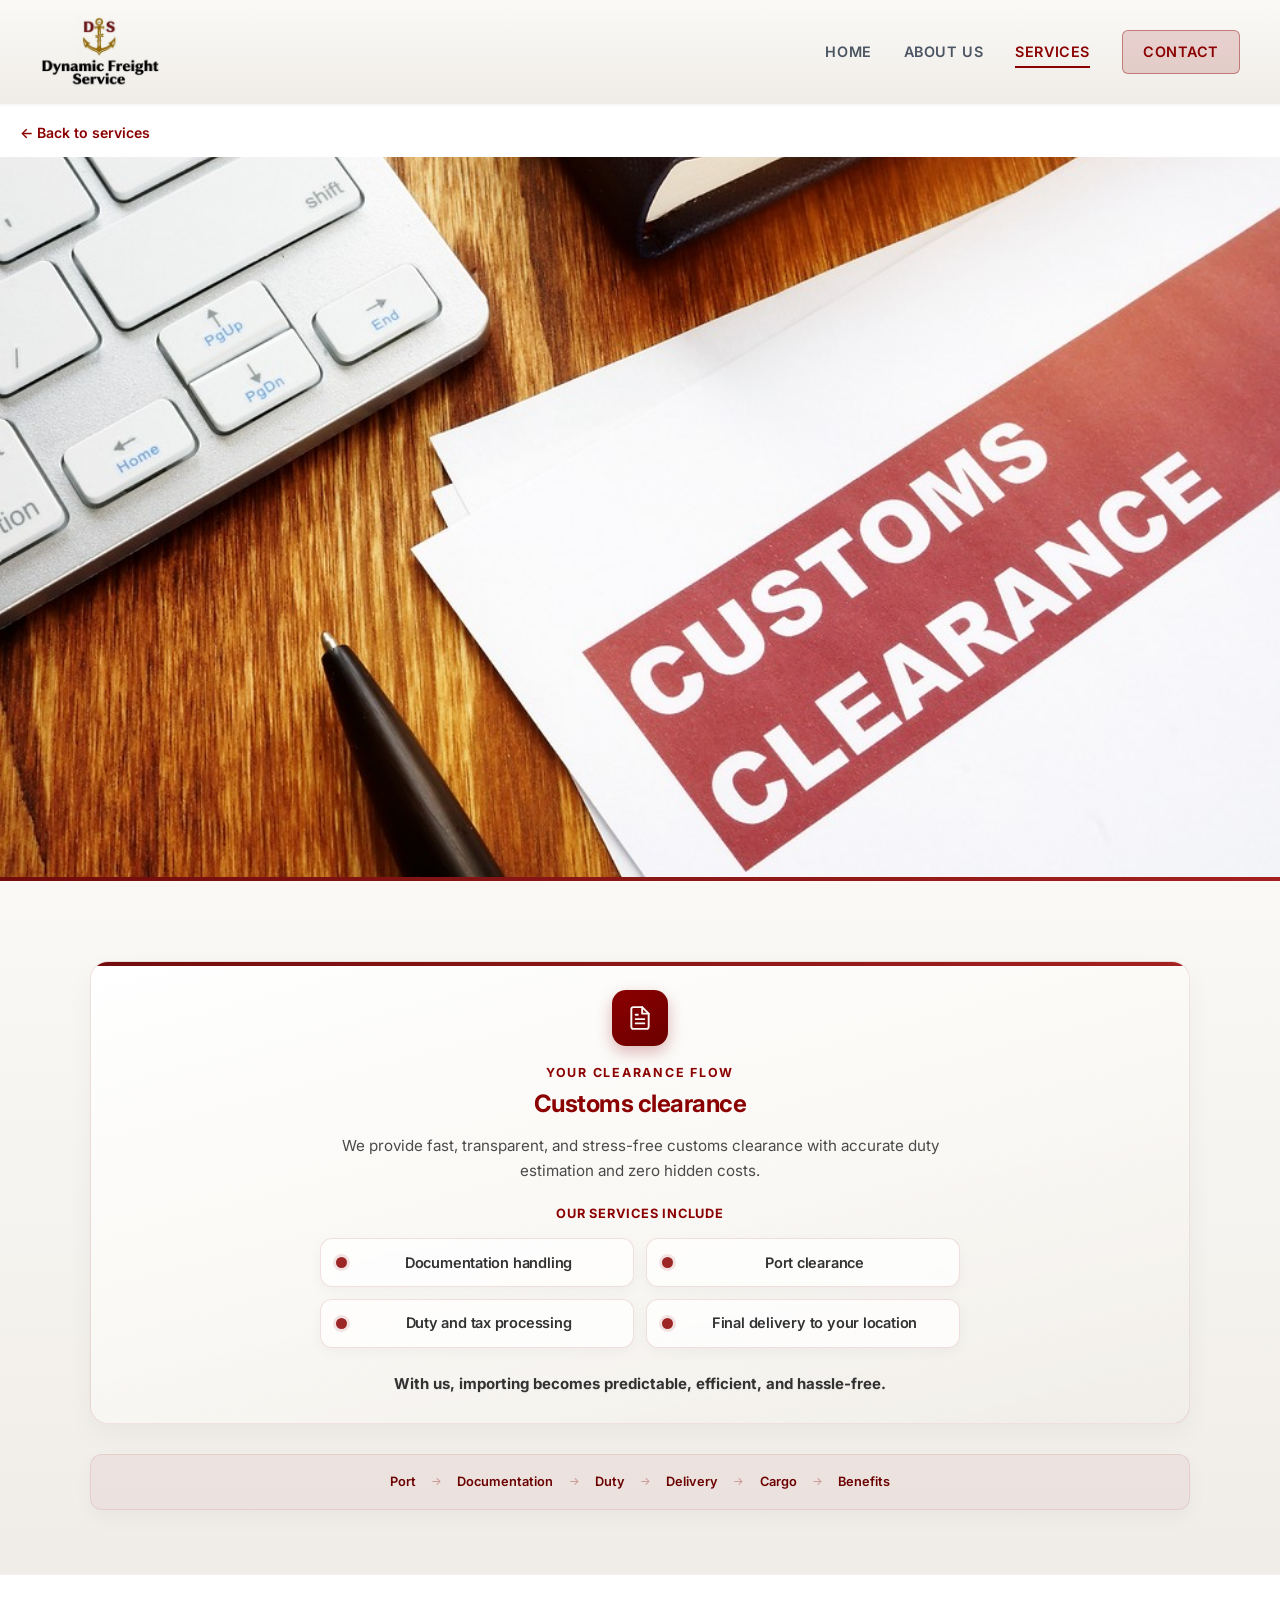
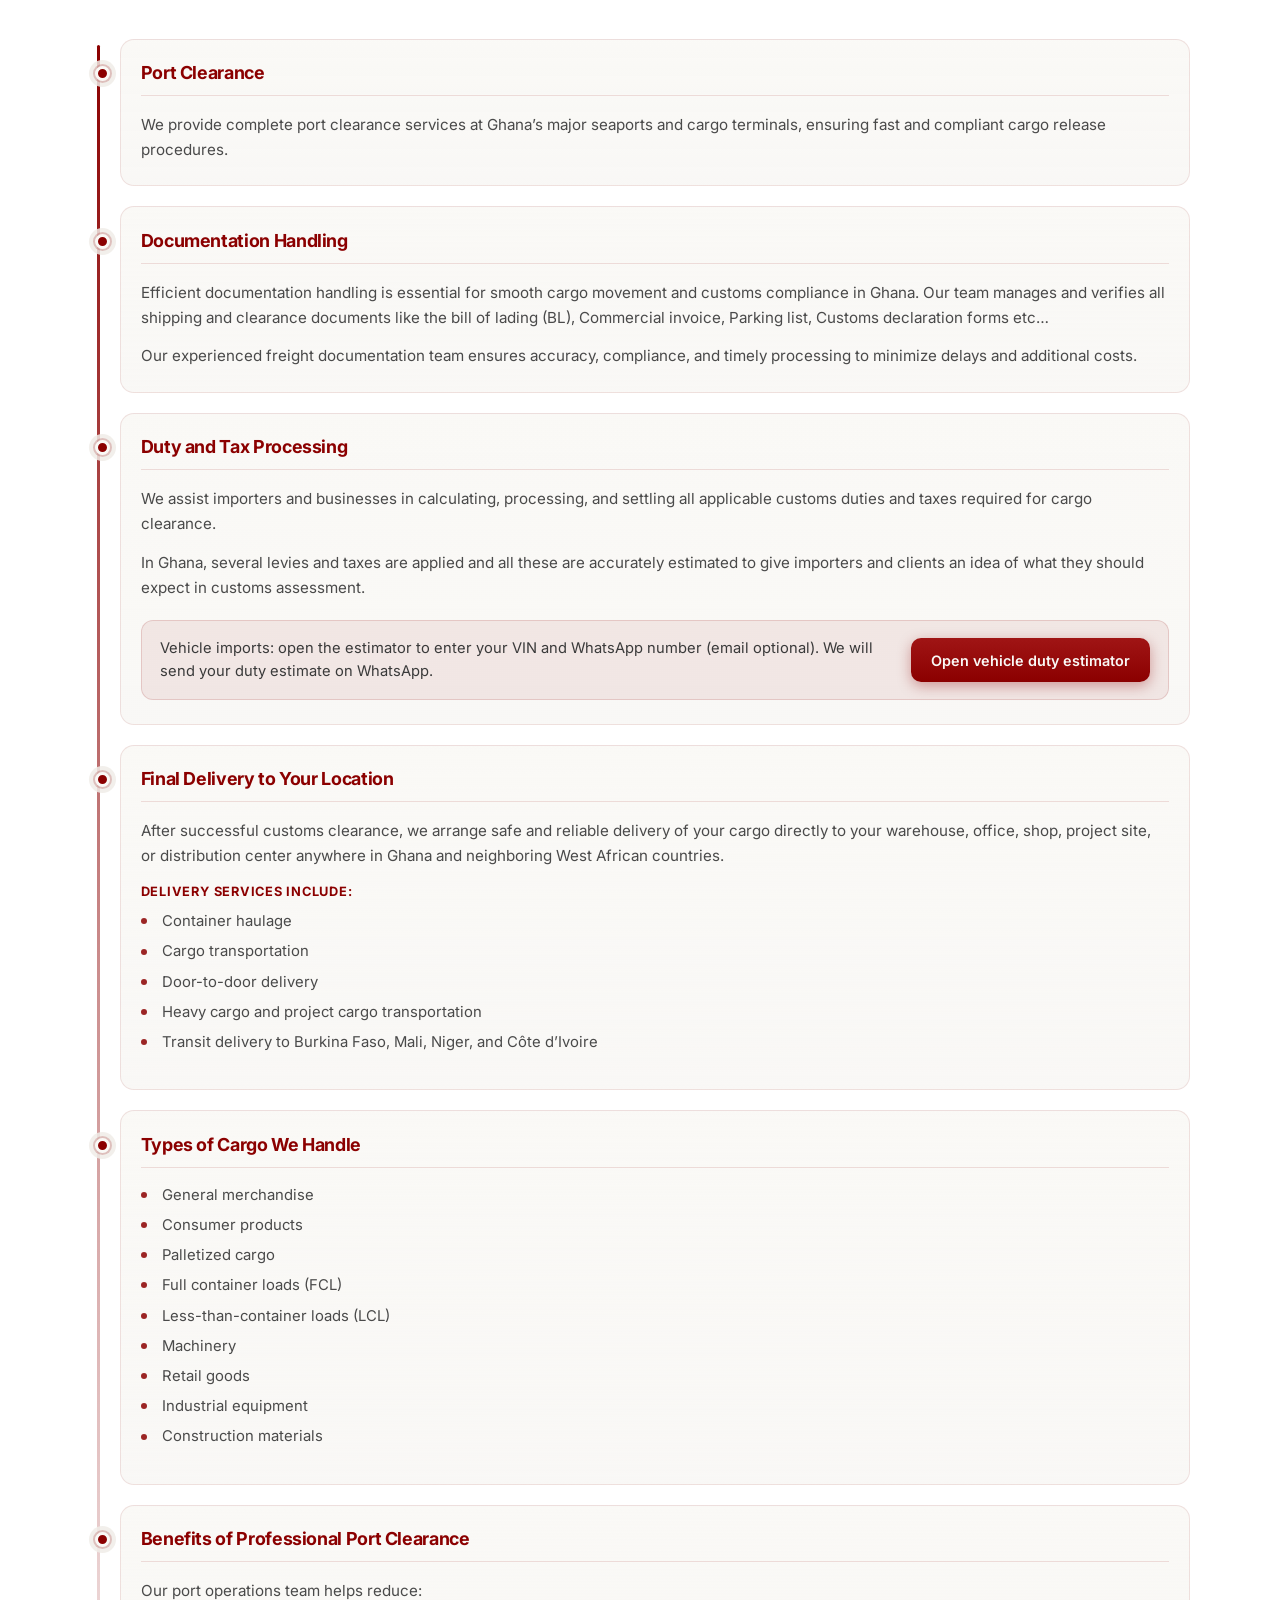
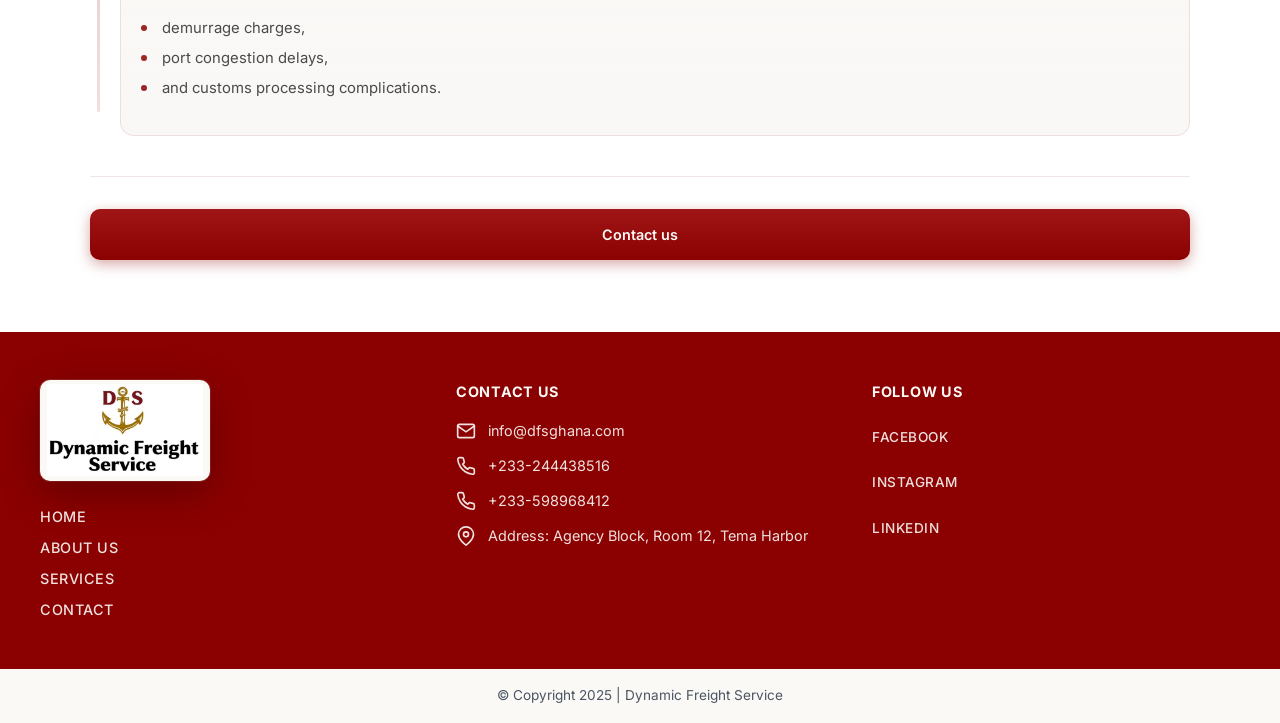
==== commit 7e4534e7: "Update footer contact info and remove YouTube/Twitter links - Replace single phone number with two n" ====
--- a/customs-clearance.html
+++ b/customs-clearance.html
@@ -270,11 +270,15 @@
                     </div>
                     <div class="contact-item">
                         <svg class="contact-icon" viewBox="0 0 24 24" fill="none" stroke="currentColor" stroke-width="2"><path d="M22 16.92v3a2 2 0 0 1-2.18 2 19.79 19.79 0 0 1-8.63-3.07 19.5 19.5 0 0 1-6-6 19.79 19.79 0 0 1-3.07-8.67A2 2 0 0 1 4.11 2h3a2 2 0 0 1 2 1.72 12.84 12.84 0 0 0 .7 2.81 2 2 0 0 1-.45 2.11L8.09 9.91a16 16 0 0 0 6 6l1.27-1.27a2 2 0 0 1 2.11-.45 12.84 12.84 0 0 0 2.81.7A2 2 0 0 1 22 16.92z"/></svg>
-                        <a href="tel:+233556614950">+233 55 661 4950</a>
+                        <a href="tel:+233244438516">+233-244438516</a>
+                    </div>
+                    <div class="contact-item">
+                        <svg class="contact-icon" viewBox="0 0 24 24" fill="none" stroke="currentColor" stroke-width="2"><path d="M22 16.92v3a2 2 0 0 1-2.18 2 19.79 19.79 0 0 1-8.63-3.07 19.5 19.5 0 0 1-6-6 19.79 19.79 0 0 1-3.07-8.67A2 2 0 0 1 4.11 2h3a2 2 0 0 1 2 1.72 12.84 12.84 0 0 0 .7 2.81 2 2 0 0 1-.45 2.11L8.09 9.91a16 16 0 0 0 6 6l1.27-1.27a2 2 0 0 1 2.11-.45 12.84 12.84 0 0 0 2.81.7A2 2 0 0 1 22 16.92z"/></svg>
+                        <a href="tel:+233598968412">+233-598968412</a>
                     </div>
                     <div class="contact-item">
                         <svg class="contact-icon" viewBox="0 0 24 24" fill="none" stroke="currentColor" stroke-width="2"><path d="M21 10c0 7-9 13-9 13s-9-6-9-13a9 9 0 0 1 18 0z"/><circle cx="12" cy="10" r="3"/></svg>
-                        <span>Tema, Greater Accra, Ghana</span>
+                        <span>Address: Agency Block, Room 12, Tema Harbor</span>
                     </div>
                 </div>
                 <div class="footer-col footer-social">
@@ -282,9 +286,7 @@
                     <div class="social-buttons">
                         <a href="#" class="social-btn" title="Facebook">Facebook</a>
                         <a href="#" class="social-btn" title="Instagram">Instagram</a>
-                        <a href="#" class="social-btn" title="YouTube">YouTube</a>
                         <a href="#" class="social-btn" title="LinkedIn">LinkedIn</a>
-                        <a href="#" class="social-btn" title="Twitter">Twitter</a>
                     </div>
                 </div>
             </div>
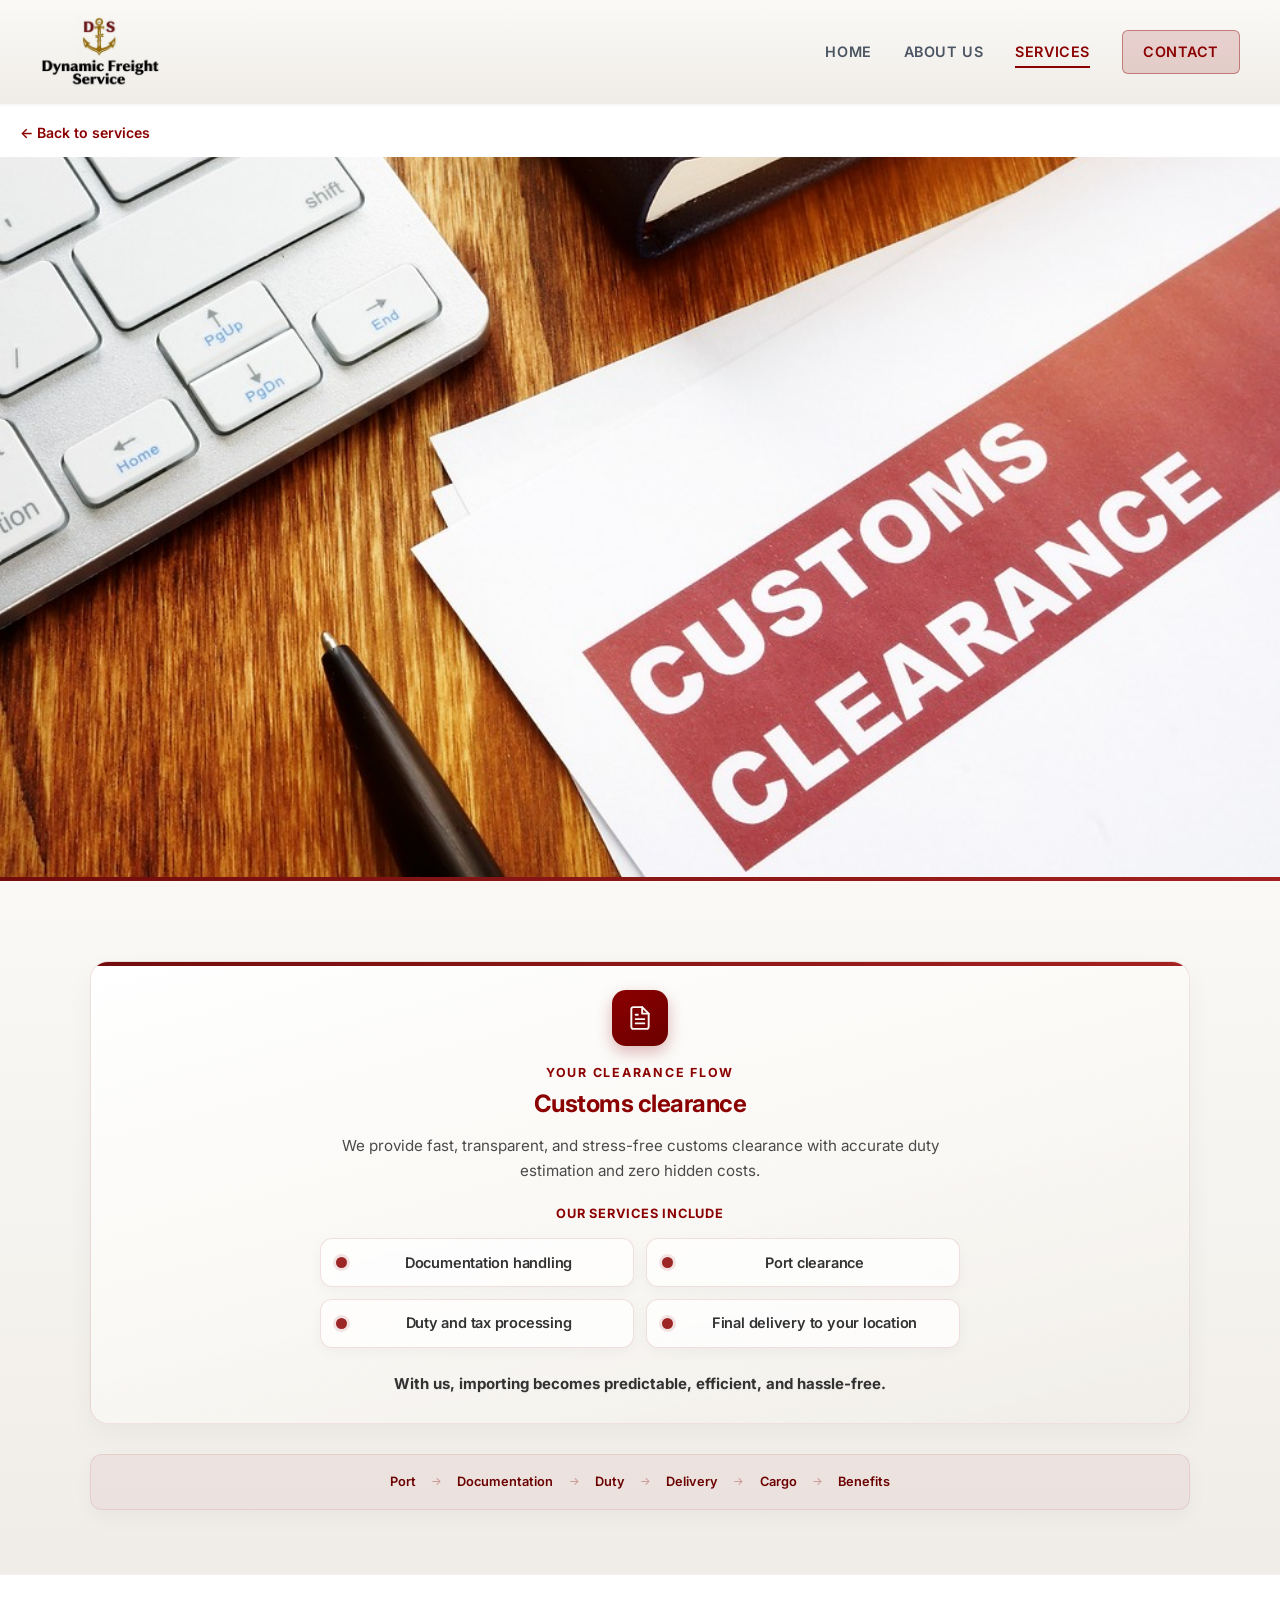
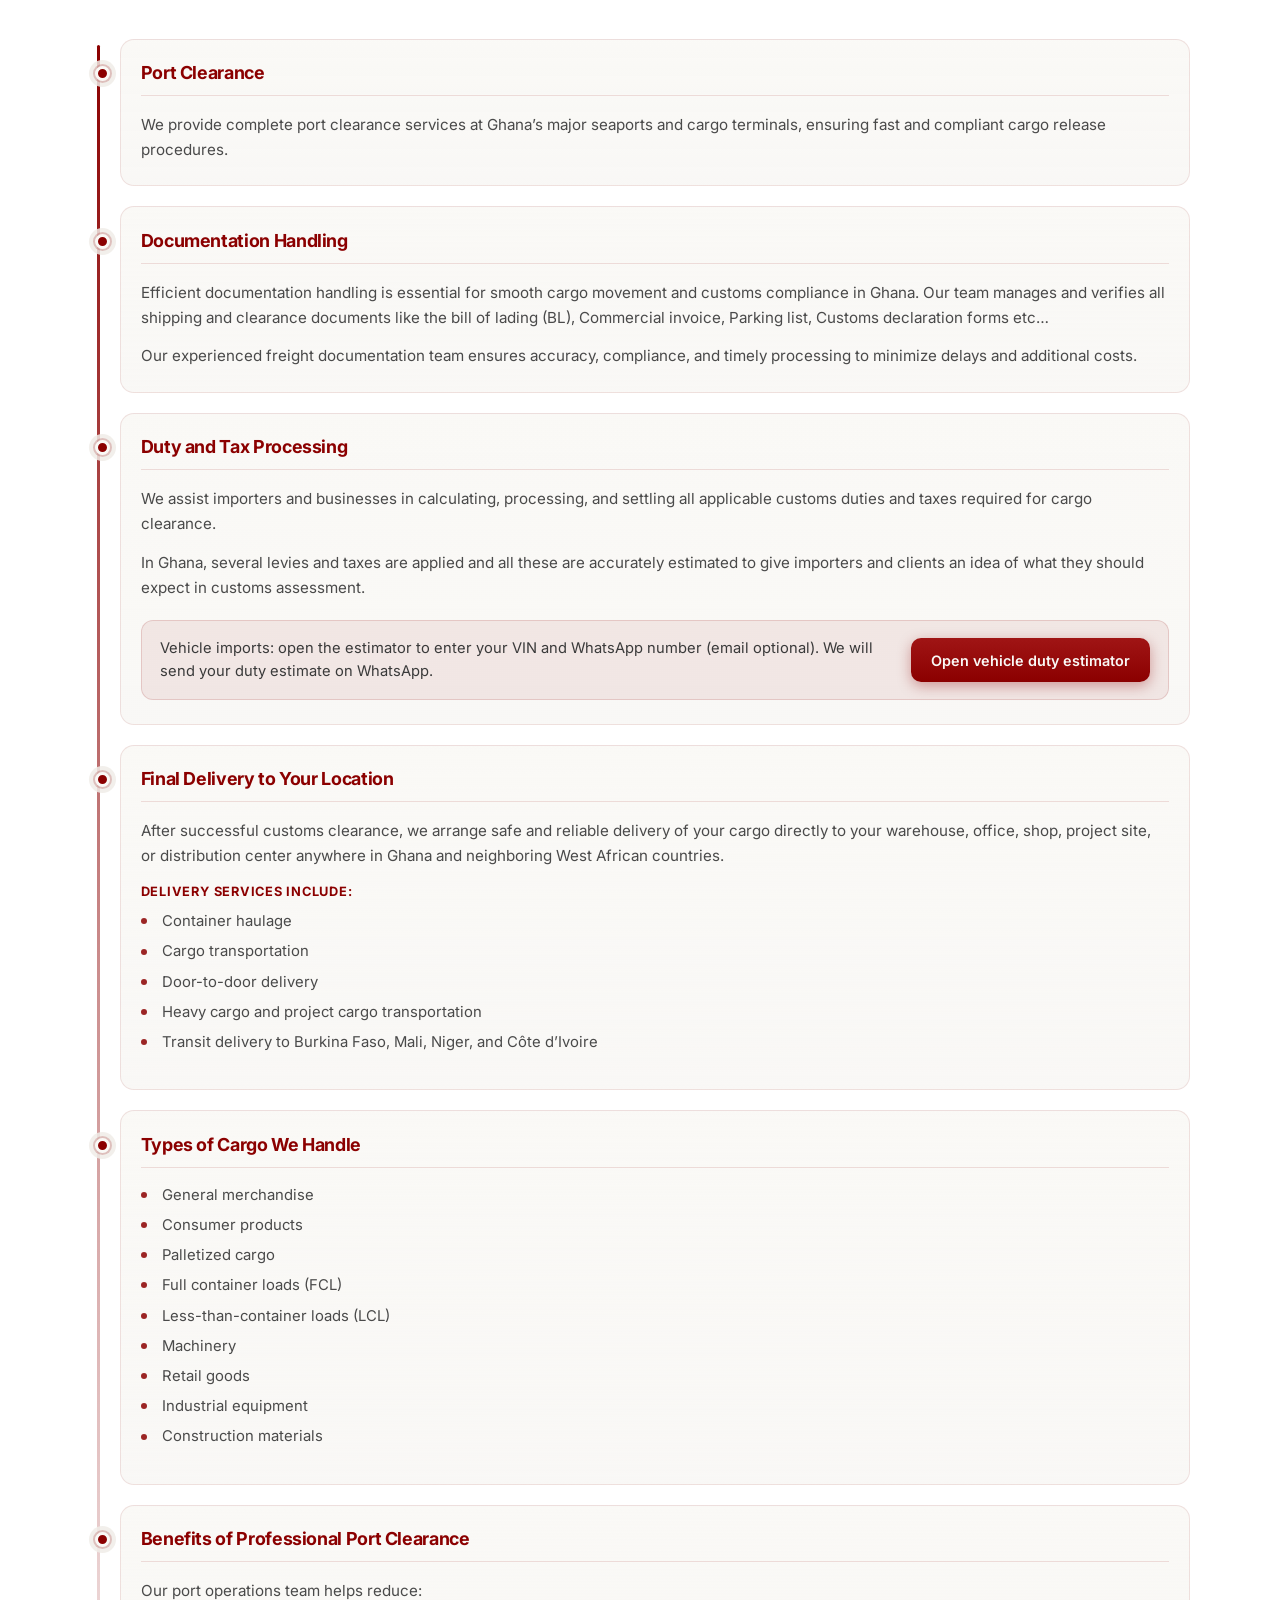
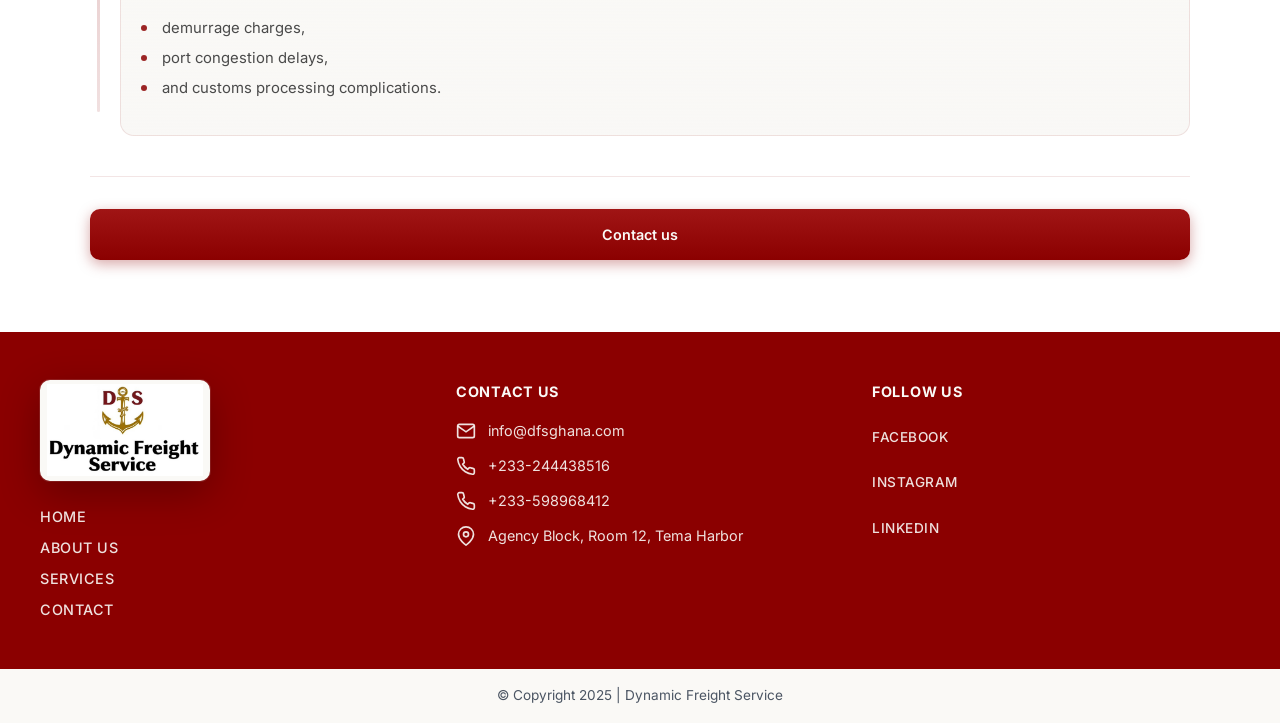
==== commit c03f9f36: "Clean up footer address: drop "Address:" label, link to map - Remove redundant "Address:" prefix (lo" ====
--- a/customs-clearance.html
+++ b/customs-clearance.html
@@ -278,7 +278,7 @@
                     </div>
                     <div class="contact-item">
                         <svg class="contact-icon" viewBox="0 0 24 24" fill="none" stroke="currentColor" stroke-width="2"><path d="M21 10c0 7-9 13-9 13s-9-6-9-13a9 9 0 0 1 18 0z"/><circle cx="12" cy="10" r="3"/></svg>
-                        <span>Address: Agency Block, Room 12, Tema Harbor</span>
+                        <a href="https://maps.app.goo.gl/wc2UNzxjqqn8cNpu6?g_st=iw" target="_blank" rel="noopener noreferrer" aria-label="Open Dynamic Freight Service location in Google Maps">Agency Block, Room 12, Tema Harbor</a>
                     </div>
                 </div>
                 <div class="footer-col footer-social">
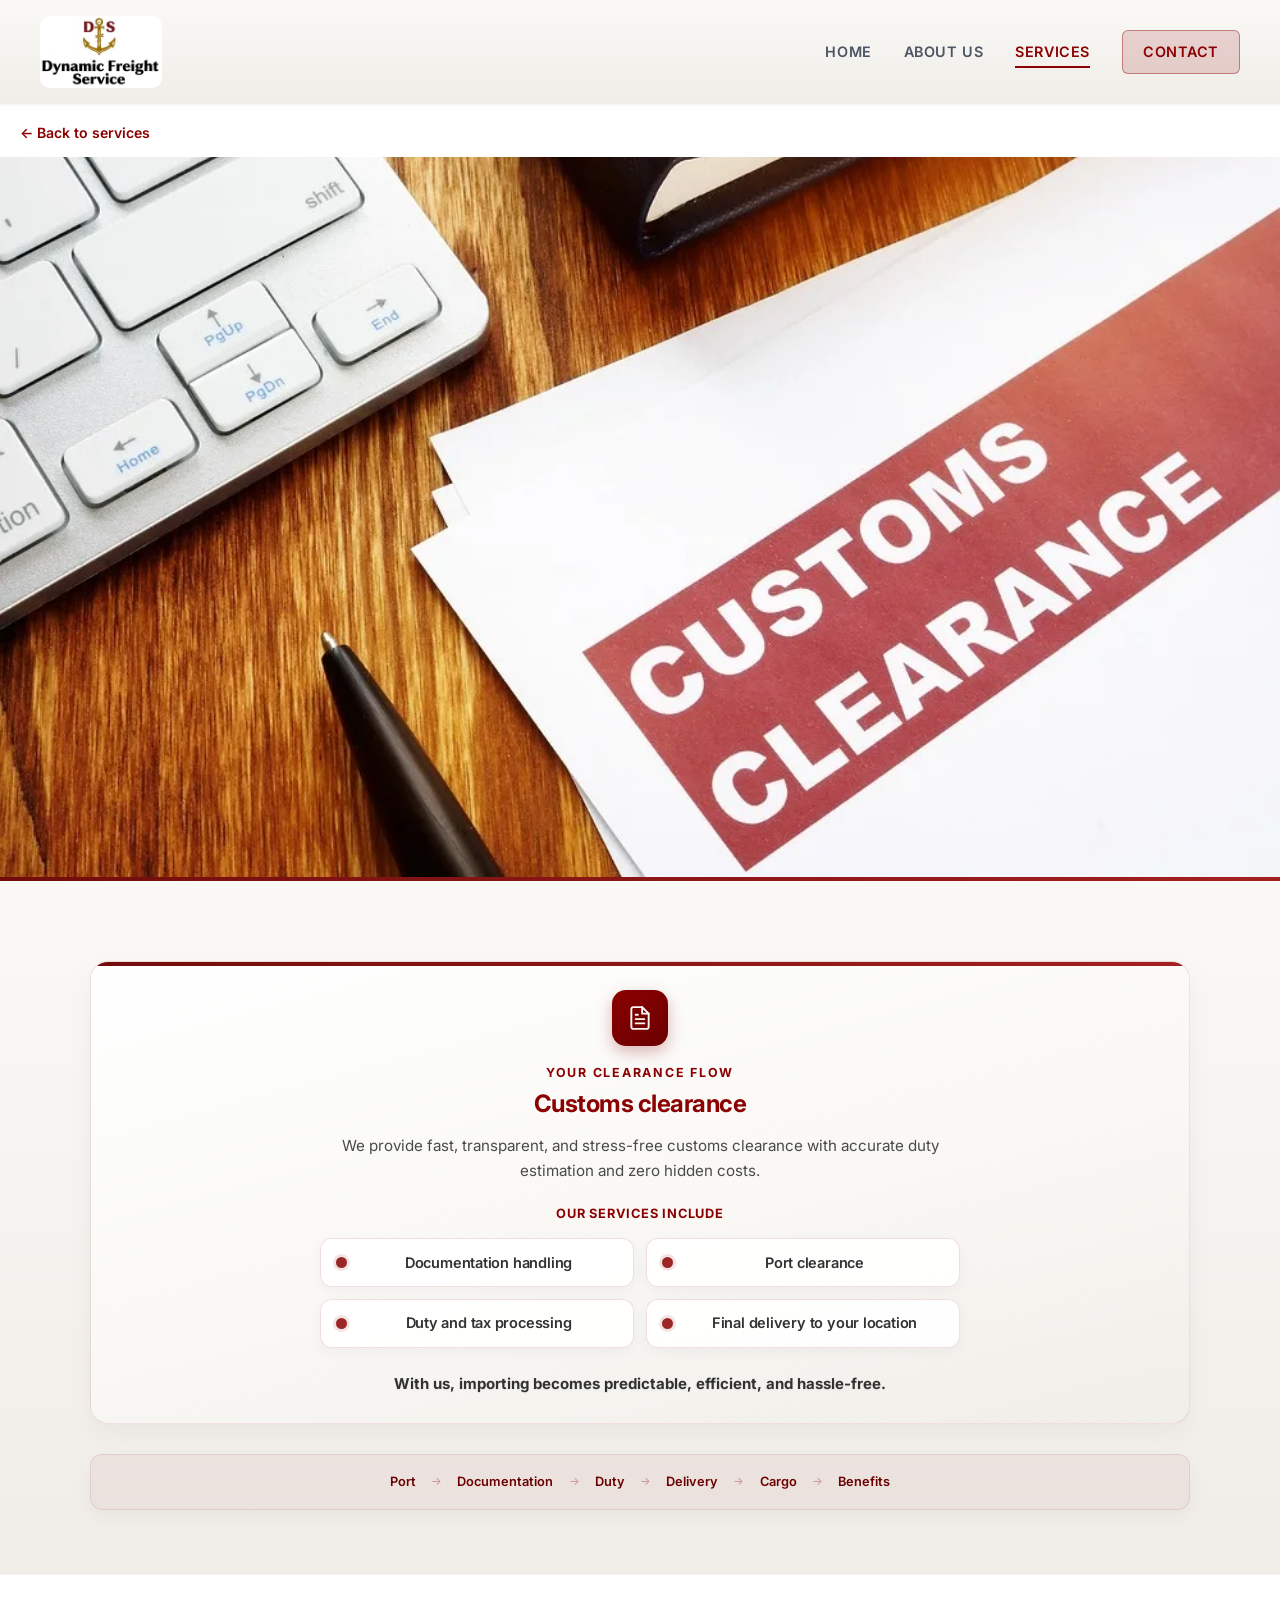
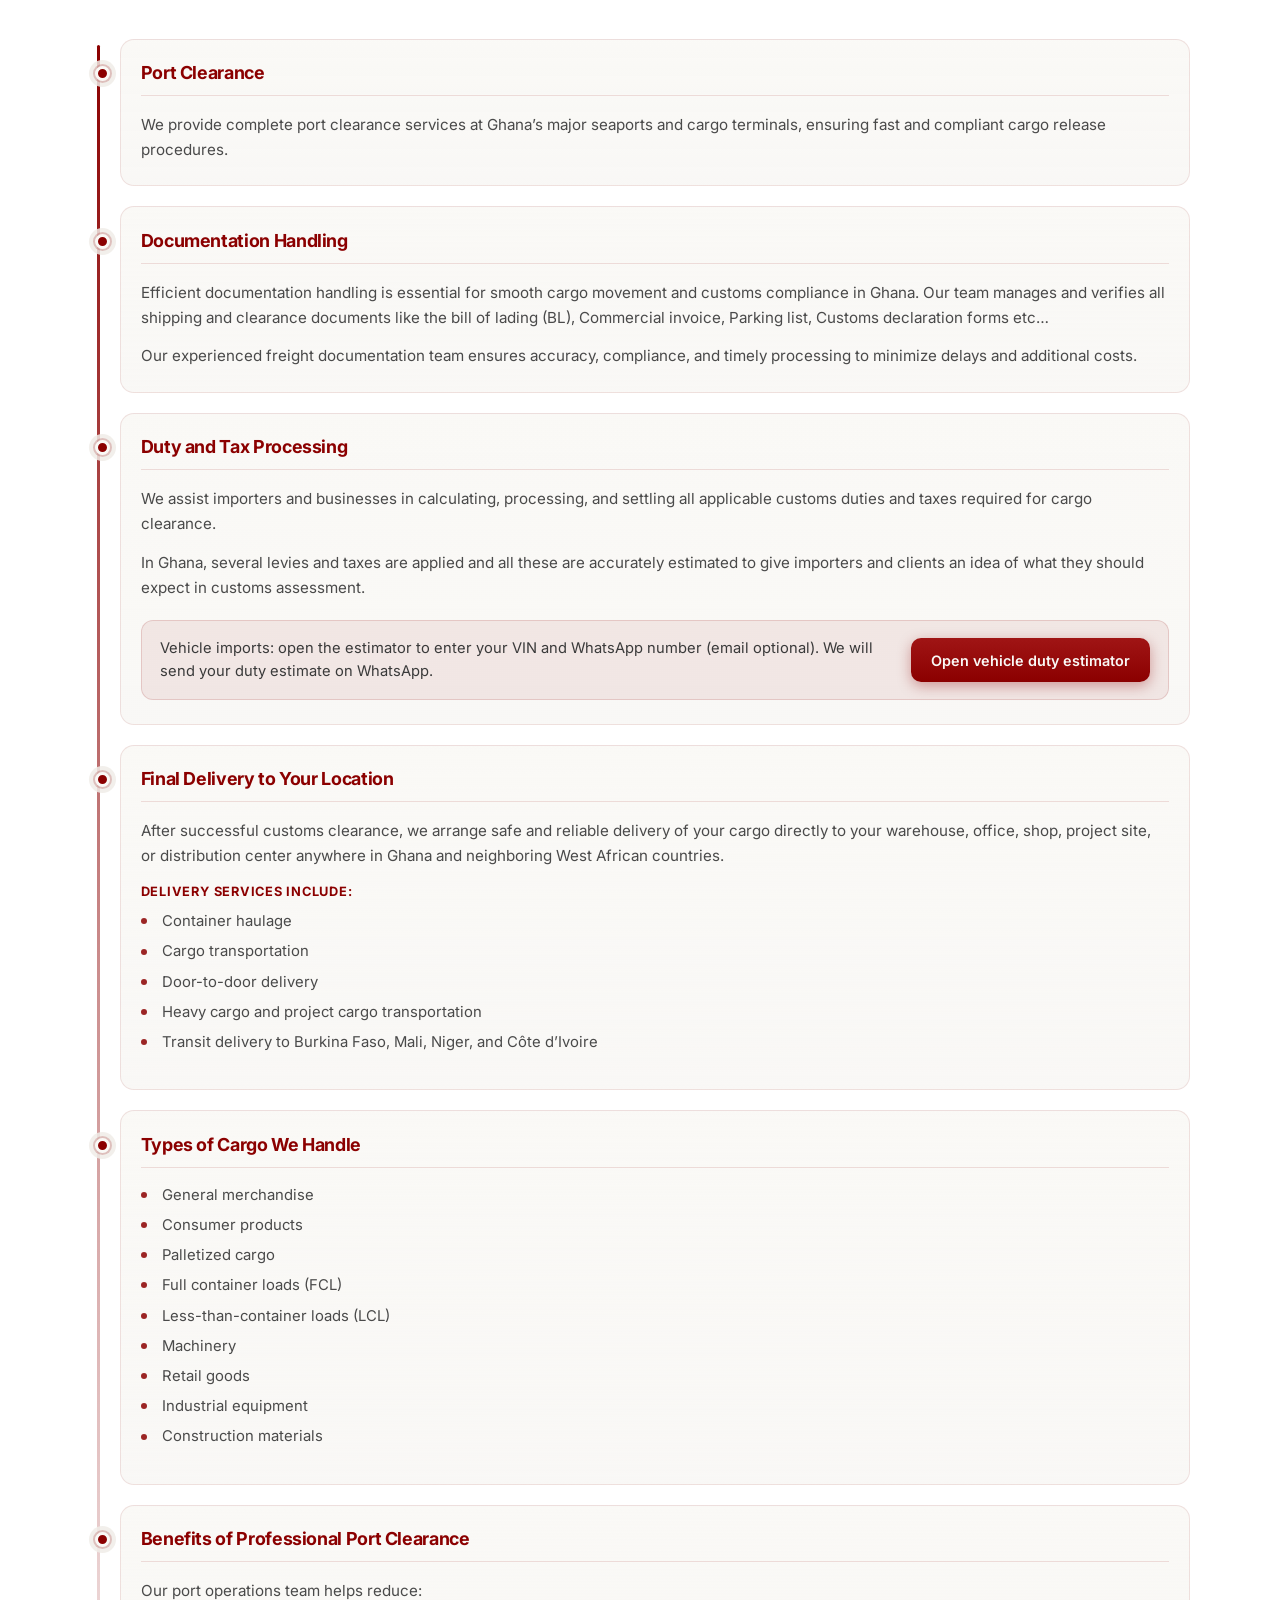
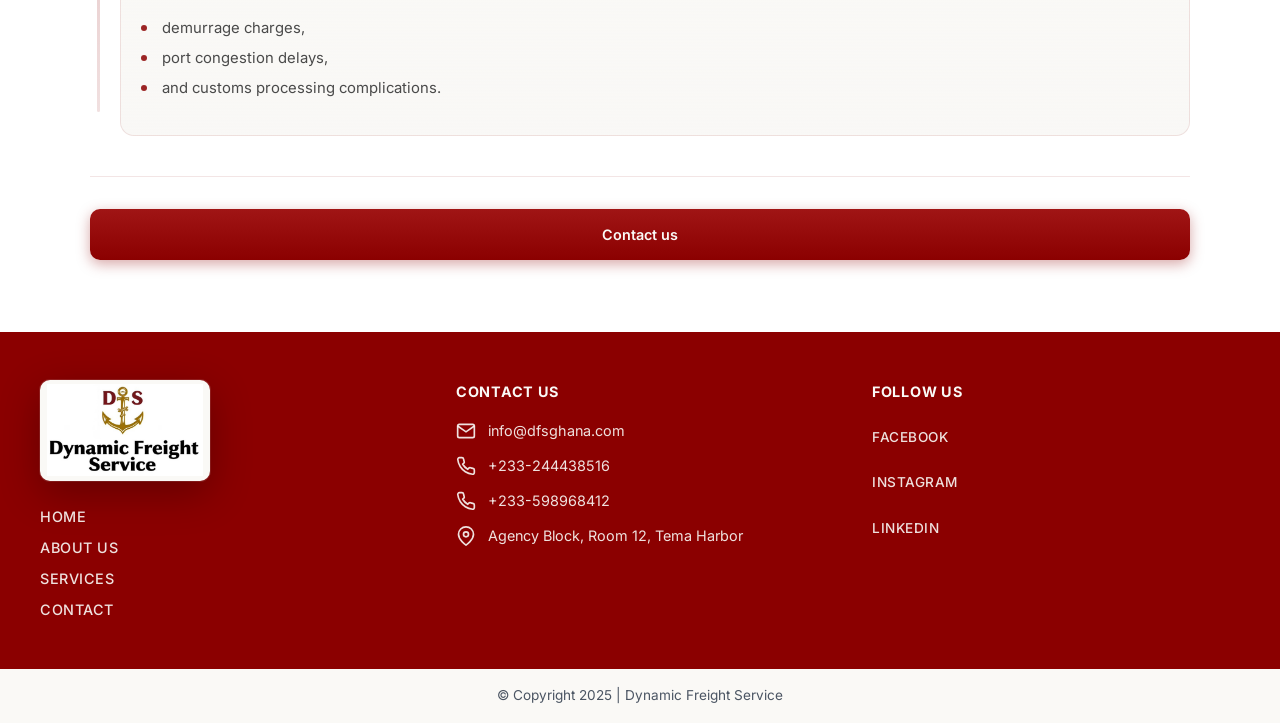
==== commit f72cac30: "Fix scroll jank: drop blend mode, simplify header, IO scroll-spy, WebP images - Remove mix-blend-mod" ====
--- a/customs-clearance.html
+++ b/customs-clearance.html
@@ -45,7 +45,10 @@
                 <a href="index.html#services" class="detail-back-link">← Back to services</a>
             </div>
             <div class="service-detail-media">
-                <img src="images/customs-clearance-desk.png" alt="Customs clearance paperwork and documentation" width="800" height="450" loading="eager">
+                <picture>
+                    <source type="image/webp" srcset="images/customs-clearance-desk.webp">
+                    <img src="images/customs-clearance-desk.png" alt="Customs clearance paperwork and documentation" width="800" height="450" loading="eager">
+                </picture>
             </div>
         </div>
         <div class="service-detail-divider" aria-hidden="true"></div>
--- a/styles.css
+++ b/styles.css
@@ -43,10 +43,6 @@
 /* Header / Navigation */
 .site-header {
     background: linear-gradient(180deg, var(--off-white) 0%, var(--off-white-dark) 100%);
-    background-image: 
-        linear-gradient(180deg, var(--off-white) 0%, var(--off-white-dark) 100%),
-        repeating-linear-gradient(90deg, transparent, transparent 40px, rgba(139, 0, 0, 0.03) 40px, rgba(139, 0, 0, 0.03) 41px),
-        repeating-linear-gradient(0deg, transparent, transparent 40px, rgba(139, 0, 0, 0.03) 40px, rgba(139, 0, 0, 0.03) 41px);
     padding: 1rem 2rem;
     padding-top: max(1rem, env(safe-area-inset-top));
     padding-left: max(2rem, env(safe-area-inset-left));
@@ -55,7 +51,9 @@
     top: 0;
     z-index: 100;
     box-shadow: 0 1px 3px rgba(0, 0, 0, 0.06);
-    transition: box-shadow 0.35s ease, background 0.35s ease;
+    transition: box-shadow 0.35s ease;
+    will-change: box-shadow;
+    transform: translateZ(0);
 }
 
 .site-header.is-scrolled {
@@ -84,7 +82,7 @@
     transform: translateY(-2px);
 }
 
-/* Larger mark + blend file’s white background into the header (avoids a harsh white tile) */
+/* Larger mark, sized to header (no blend mode: caused scroll repaint cost on sticky header) */
 .logo-img {
     display: block;
     height: 72px;
@@ -93,7 +91,6 @@
     object-fit: contain;
     object-position: left center;
     border-radius: 10px;
-    mix-blend-mode: multiply;
 }
 
 .main-nav {
@@ -412,8 +409,12 @@
 
 /* Background images from Unsplash (free to use) */
 .hero-slide:nth-child(1) {
-    background: linear-gradient(135deg, rgba(139, 0, 0, 0.45) 0%, rgba(139, 0, 0, 0.35) 100%),
-                url('images/hero-slide-ports.jpg') center/cover no-repeat;
+    background:
+        linear-gradient(135deg, rgba(139, 0, 0, 0.45) 0%, rgba(139, 0, 0, 0.35) 100%),
+        image-set(
+            url('images/hero-slide-ports.webp') type('image/webp'),
+            url('images/hero-slide-ports.jpg') type('image/jpeg')
+        ) center/cover no-repeat;
 }
 .hero-slide:nth-child(2) {
     background: linear-gradient(135deg, rgba(139, 0, 0, 0.45) 0%, rgba(139, 0, 0, 0.35) 100%),
@@ -1080,8 +1081,7 @@
     border-radius: 12px;
     text-decoration: none;
     color: #333;
-    background: rgba(255, 255, 255, 0.75);
-    backdrop-filter: blur(6px);
+    background: rgba(255, 255, 255, 0.92);
     border: 1px solid rgba(139, 0, 0, 0.12);
     box-shadow: 0 4px 14px rgba(0, 0, 0, 0.04);
     transition:
